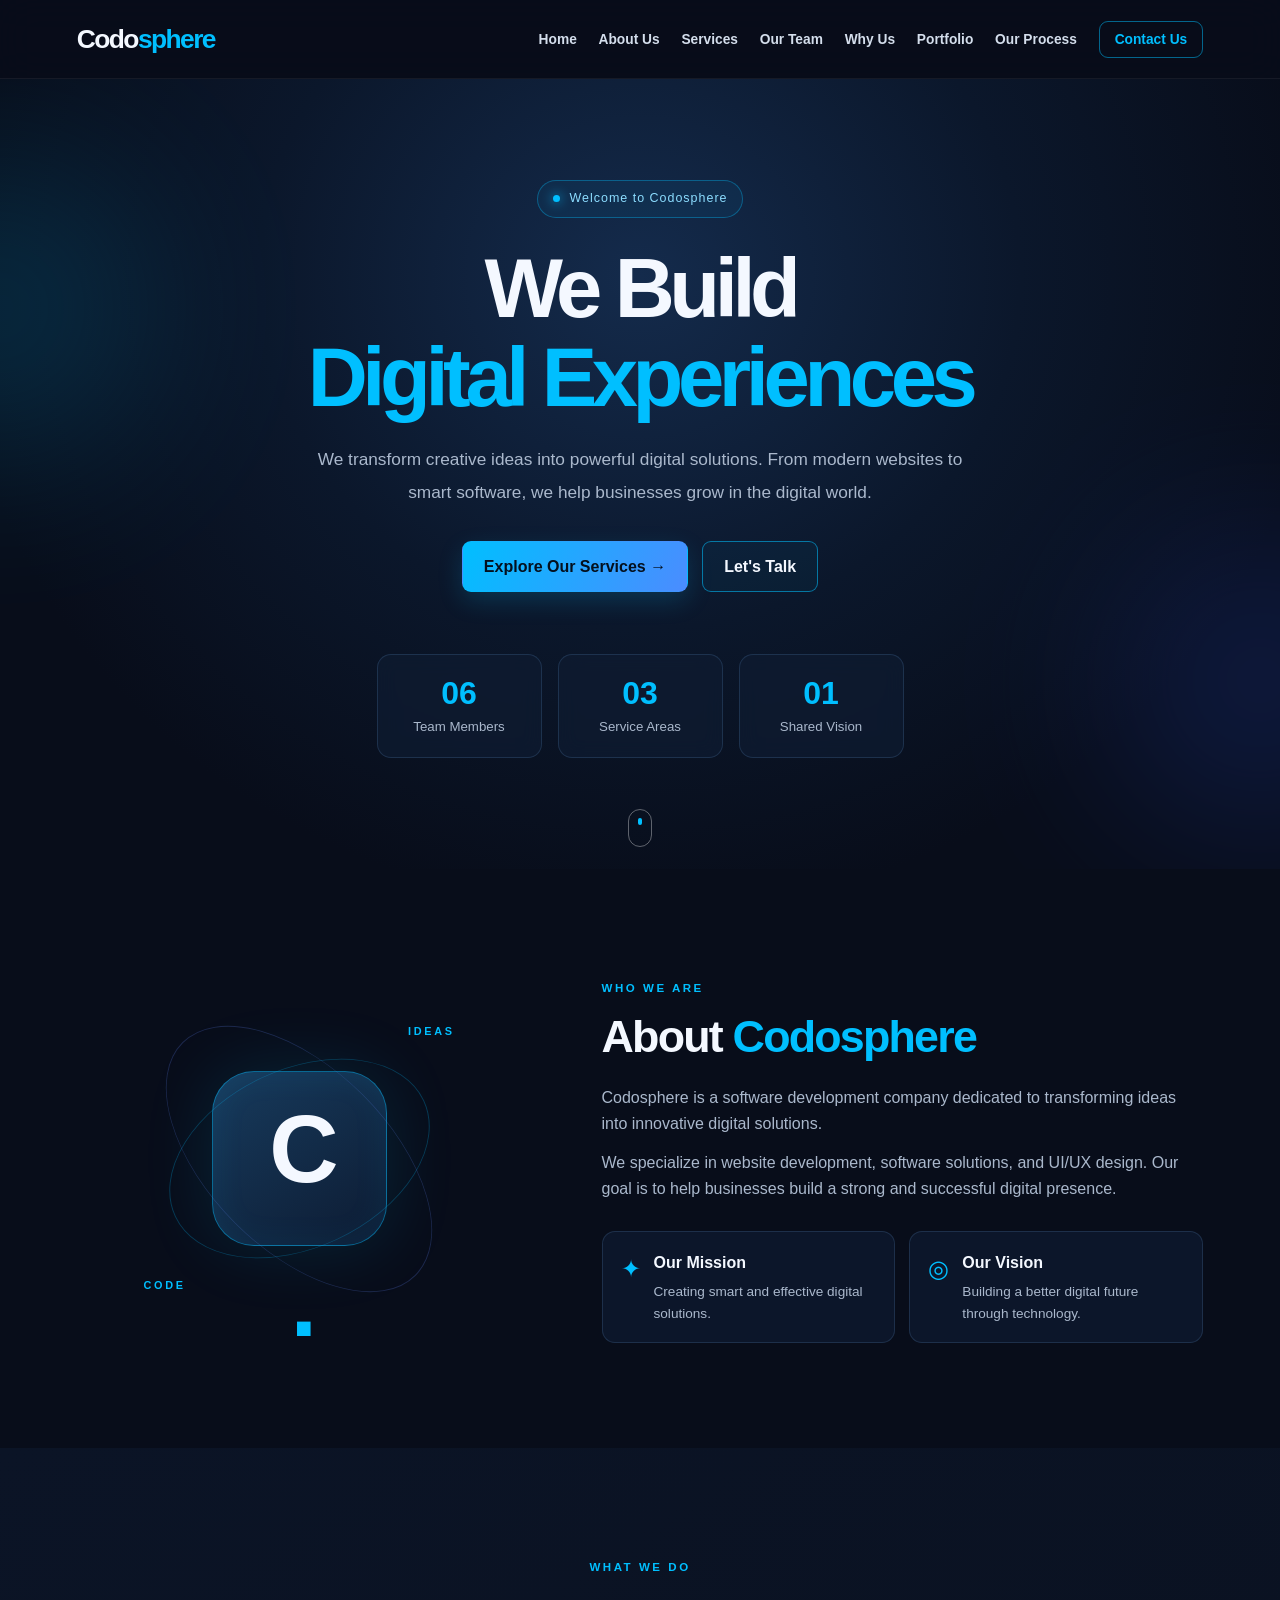
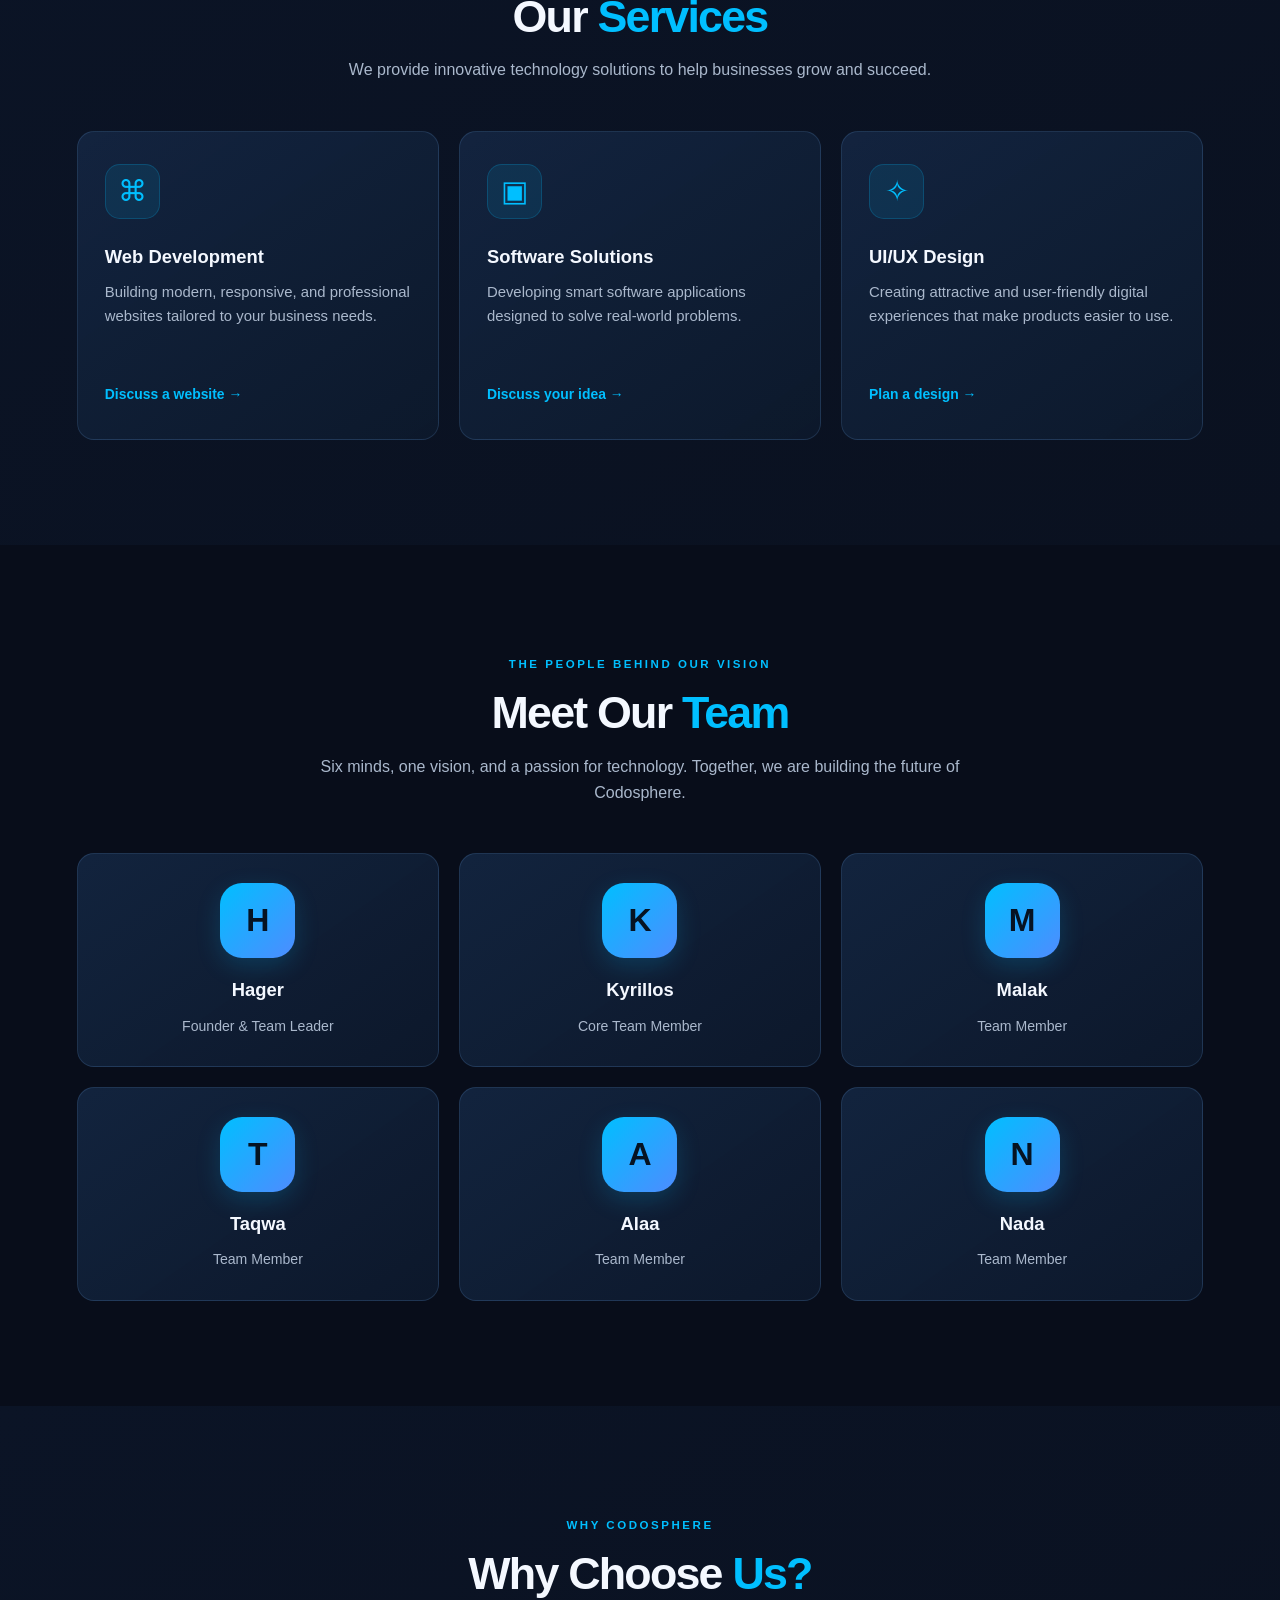
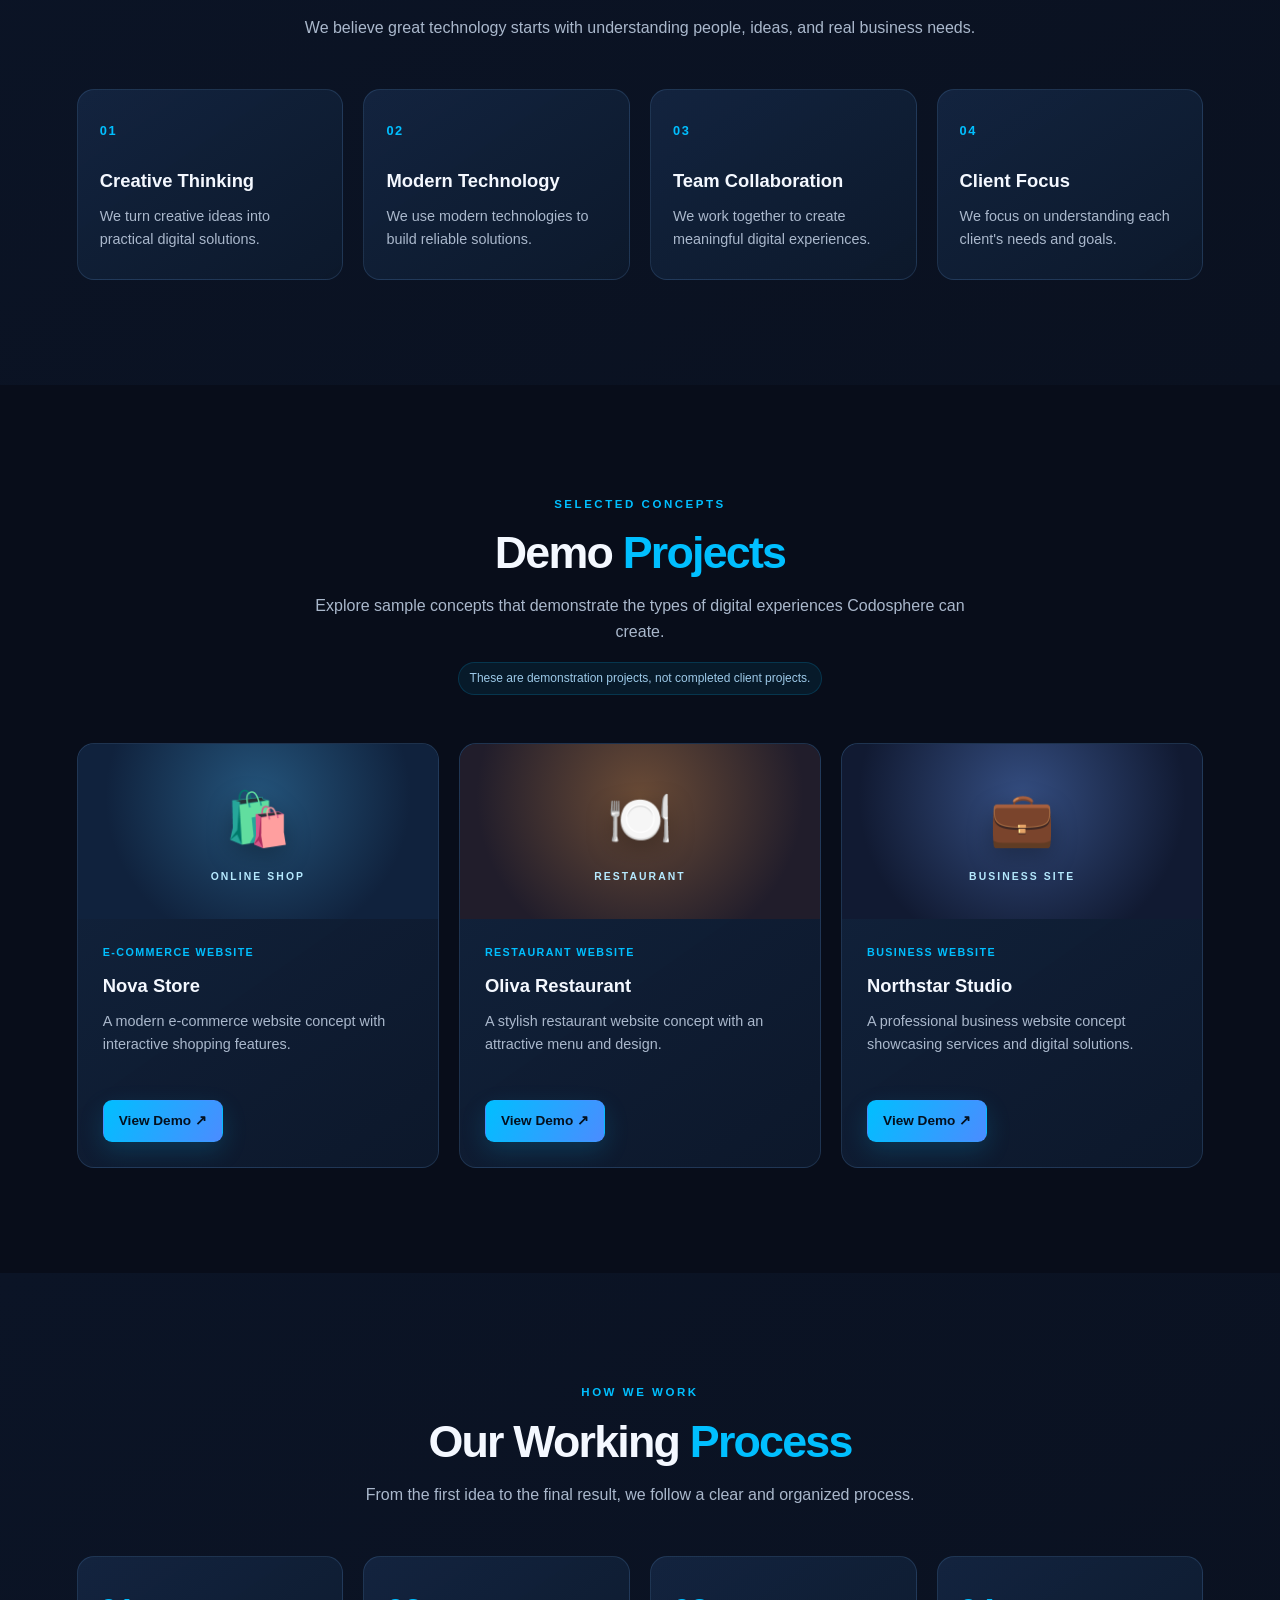
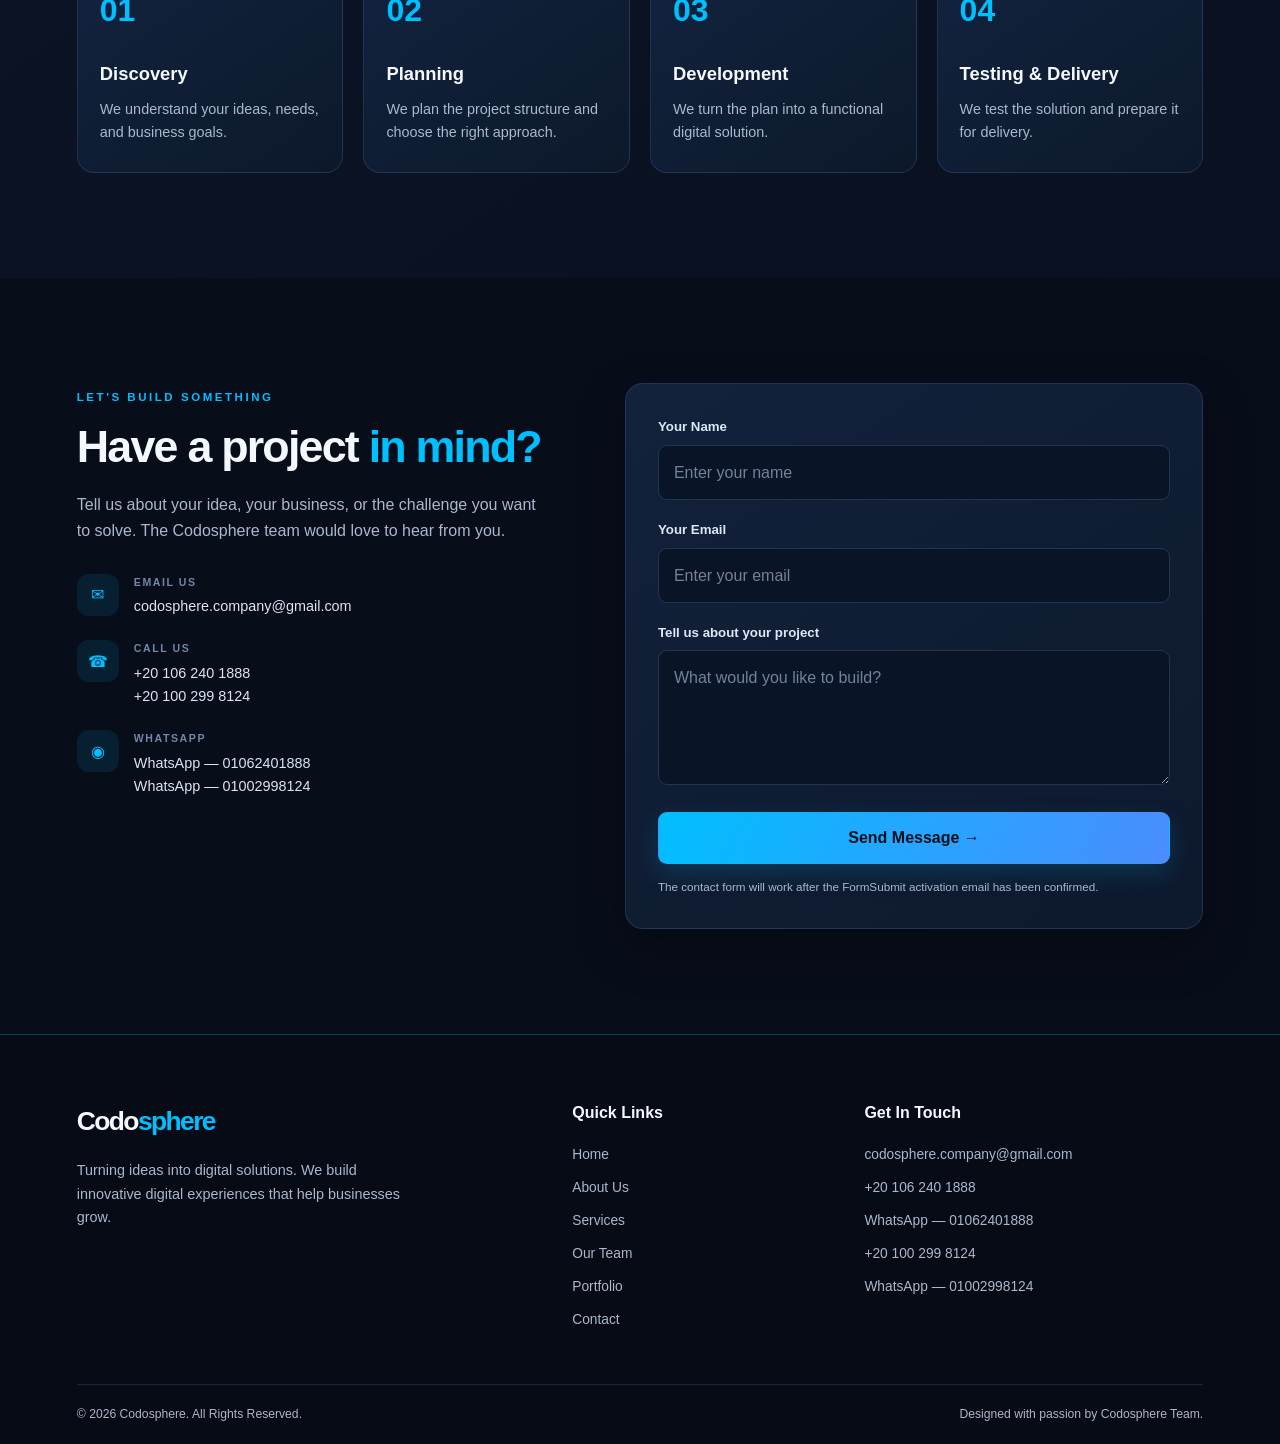
==== gogo.html @ 879d80f2 "Add files via upload" ====
<!DOCTYPE html>
<html lang="en">

<head>
    <meta charset="UTF-8">
    <meta name="viewport" content="width=device-width, initial-scale=1.0">
    <meta name="theme-color" content="#080d1a">

    <meta name="description" content="Codosphere creates modern websites, software solutions, and user-friendly digital experiences.">

    <title>Codosphere | Digital Solutions</title>

    <link rel="stylesheet" href="style.css">
</head>

<body>

    <!-- NAVIGATION -->

    <header class="site-header">

        <nav class="navbar">

            <a class="logo" href="#home">
                Codo<span>sphere</span>
            </a>

            <button class="menu-toggle" id="menuToggle" type="button" aria-label="Open navigation menu" aria-expanded="false">
                <span></span>
                <span></span>
                <span></span>
            </button>

            <ul class="nav-links" id="navLinks">

                <li><a href="#home">Home</a></li>
                <li><a href="#about">About Us</a></li>
                <li><a href="#services">Services</a></li>
                <li><a href="#team">Our Team</a></li>
                <li><a href="#why-us">Why Us</a></li>
                <li><a href="#portfolio">Portfolio</a></li>
                <li><a href="#process">Our Process</a></li>
                <li><a class="nav-contact" href="#contact">Contact Us</a></li>

            </ul>

        </nav>

    </header>


    <main>

        <!-- HOME SECTION -->

        <section id="home" class="hero section">

            <div class="hero-glow hero-glow-one"></div>
            <div class="hero-glow hero-glow-two"></div>

            <div class="hero-content">

                <span class="eyebrow hero-badge">
                    <span class="status-dot"></span>
                    Welcome to Codosphere
                </span>

                <h1>
                    We Build
                    <span>Digital Experiences</span>
                </h1>

                <p>
                    We transform creative ideas into powerful digital solutions.
                    From modern websites to smart software,
                    we help businesses grow in the digital world.
                </p>

                <div class="hero-actions">

                    <button class="btn btn-primary" id="startBtn" type="button">
                        Explore Our Services →
                    </button>

                    <a href="#contact" class="btn btn-outline">
                        Let's Talk
                    </a>

                </div>

                <div class="hero-stats">

                    <div class="stat-card">
                        <strong>06</strong>
                        <span>Team Members</span>
                    </div>

                    <div class="stat-card">
                        <strong>03</strong>
                        <span>Service Areas</span>
                    </div>

                    <div class="stat-card">
                        <strong>01</strong>
                        <span>Shared Vision</span>
                    </div>

                </div>

            </div>

            <a class="scroll-hint" href="#about" aria-label="Scroll to About Us">
                <span></span>
            </a>

        </section>


        <!-- ABOUT SECTION -->

        <section id="about" class="section section-space">

            <div class="about-layout">

                <div class="about-mark">

                    <div class="orbit orbit-one"></div>
                    <div class="orbit orbit-two"></div>

                    <div class="about-logo">
                        C<span>.</span>
                    </div>

                    <span class="orbit-label label-top">IDEAS</span>
                    <span class="orbit-label label-bottom">CODE</span>

                </div>

                <div class="about-content">

                    <span class="section-label">WHO WE ARE</span>

                    <h2>
                        About <span>Codosphere</span>
                    </h2>

                    <p>
                        Codosphere is a software development company
                        dedicated to transforming ideas into innovative
                        digital solutions.
                    </p>

                    <p>
                        We specialize in website development, software
                        solutions, and UI/UX design. Our goal is to help
                        businesses build a strong and successful
                        digital presence.
                    </p>

                    <div class="about-points">

                        <article class="info-card">

                            <span class="mini-icon">✦</span>

                            <div>
                                <h3>Our Mission</h3>
                                <p>
                                    Creating smart and effective
                                    digital solutions.
                                </p>
                            </div>

                        </article>

                        <article class="info-card">

                            <span class="mini-icon">◎</span>

                            <div>
                                <h3>Our Vision</h3>
                                <p>
                                    Building a better digital future
                                    through technology.
                                </p>
                            </div>

                        </article>

                    </div>

                </div>

            </div>

        </section>


        <!-- SERVICES SECTION -->

        <section id="services" class="section section-space section-alt">

            <div class="section-heading">

                <span class="section-label">WHAT WE DO</span>

                <h2>
                    Our <span>Services</span>
                </h2>

                <p>
                    We provide innovative technology solutions
                    to help businesses grow and succeed.
                </p>

            </div>

            <div class="services-grid">

                <article class="service-card">

                    <div class="card-icon">⌘</div>

                    <h3>Web Development</h3>

                    <p>
                        Building modern, responsive, and professional
                        websites tailored to your business needs.
                    </p>

                    <a href="#contact" class="text-link">
                        Discuss a website →
                    </a>

                </article>


                <article class="service-card">

                    <div class="card-icon">▣</div>

                    <h3>Software Solutions</h3>

                    <p>
                        Developing smart software applications
                        designed to solve real-world problems.
                    </p>

                    <a href="#contact" class="text-link">
                        Discuss your idea →
                    </a>

                </article>


                <article class="service-card">

                    <div class="card-icon">✧</div>

                    <h3>UI/UX Design</h3>

                    <p>
                        Creating attractive and user-friendly
                        digital experiences that make products
                        easier to use.
                    </p>

                    <a href="#contact" class="text-link">
                        Plan a design →
                    </a>

                </article>

            </div>

        </section>


        <!-- TEAM SECTION -->

        <section id="team" class="section section-space">

            <div class="section-heading">

                <span class="section-label">
                    THE PEOPLE BEHIND OUR VISION
                </span>

                <h2>
                    Meet Our <span>Team</span>
                </h2>

                <p>
                    Six minds, one vision, and a passion for technology.
                    Together, we are building the future of Codosphere.
                </p>

            </div>

            <div class="team-grid">

                <article class="team-card">
                    <div class="team-avatar">H</div>
                    <h3>Hager</h3>
                    <p>Founder &amp; Team Leader</p>
                </article>

                <article class="team-card">
                    <div class="team-avatar">K</div>
                    <h3>Kyrillos</h3>
                    <p>Core Team Member</p>
                </article>

                <article class="team-card">
                    <div class="team-avatar">M</div>
                    <h3>Malak</h3>
                    <p>Team Member</p>
                </article>

                <article class="team-card">
                    <div class="team-avatar">T</div>
                    <h3>Taqwa</h3>
                    <p>Team Member</p>
                </article>

                <article class="team-card">
                    <div class="team-avatar">A</div>
                    <h3>Alaa</h3>
                    <p>Team Member</p>
                </article>

                <article class="team-card">
                    <div class="team-avatar">N</div>
                    <h3>Nada</h3>
                    <p>Team Member</p>
                </article>

            </div>

        </section>


        <!-- WHY CHOOSE US -->

        <section id="why-us" class="section section-space section-alt">

            <div class="section-heading">

                <span class="section-label">WHY CODOSPHERE</span>

                <h2>
                    Why Choose <span>Us?</span>
                </h2>

                <p>
                    We believe great technology starts with understanding
                    people, ideas, and real business needs.
                </p>

            </div>

            <div class="why-grid">

                <article class="why-card">
                    <span>01</span>
                    <h3>Creative Thinking</h3>
                    <p>
                        We turn creative ideas into practical
                        digital solutions.
                    </p>
                </article>

                <article class="why-card">
                    <span>02</span>
                    <h3>Modern Technology</h3>
                    <p>
                        We use modern technologies to build
                        reliable solutions.
                    </p>
                </article>

                <article class="why-card">
                    <span>03</span>
                    <h3>Team Collaboration</h3>
                    <p>
                        We work together to create meaningful
                        digital experiences.
                    </p>
                </article>

                <article class="why-card">
                    <span>04</span>
                    <h3>Client Focus</h3>
                    <p>
                        We focus on understanding each client's
                        needs and goals.
                    </p>
                </article>

            </div>

        </section>


        <!-- PORTFOLIO SECTION -->

        <section id="portfolio" class="section section-space">

            <div class="section-heading">

                <span class="section-label">SELECTED CONCEPTS</span>

                <h2>
                    Demo <span>Projects</span>
                </h2>

                <p>
                    Explore sample concepts that demonstrate
                    the types of digital experiences Codosphere
                    can create.
                </p>

                <span class="demo-note">
                    These are demonstration projects,
                    not completed client projects.
                </span>

            </div>

            <div class="portfolio-grid">

                <!-- PROJECT ONE -->

                <article class="portfolio-card">

                    <div class="portfolio-visual visual-store">
                        <span>🛍️</span>
                        <small>ONLINE SHOP</small>
                    </div>

                    <div class="portfolio-body">

                        <span class="project-type">
                            E-COMMERCE WEBSITE
                        </span>

                        <h3>Nova Store</h3>

                        <p>
                            A modern e-commerce website concept
                            with interactive shopping features.
                        </p>

                        <a
                            class="btn btn-small btn-primary"
                            href="Codosphere_Demo_Projects/01-Ecommerce/index.html"
                            target="_blank"
                            rel="noopener">
                            View Demo ↗
                        </a>

                    </div>

                </article>


                <!-- PROJECT TWO -->

                <article class="portfolio-card">

                    <div class="portfolio-visual visual-food">
                        <span>🍽️</span>
                        <small>RESTAURANT</small>
                    </div>

                    <div class="portfolio-body">

                        <span class="project-type">
                            RESTAURANT WEBSITE
                        </span>

                        <h3>Oliva Restaurant</h3>

                        <p>
                            A stylish restaurant website concept
                            with an attractive menu and design.
                        </p>

                        <a
                            class="btn btn-small btn-primary"
                            href="Codosphere_Demo_Projects/02-Restaurant/index.html"
                            target="_blank"
                            rel="noopener">
                            View Demo ↗
                        </a>

                    </div>

                </article>


                <!-- PROJECT THREE -->

                <article class="portfolio-card">

                    <div class="portfolio-visual visual-business">
                        <span>💼</span>
                        <small>BUSINESS SITE</small>
                    </div>

                    <div class="portfolio-body">

                        <span class="project-type">
                            BUSINESS WEBSITE
                        </span>

                        <h3>Northstar Studio</h3>

                        <p>
                            A professional business website concept
                            showcasing services and digital solutions.
                        </p>

                        <a
                            class="btn btn-small btn-primary"
                            href="Codosphere_Demo_Projects/03-Business/index.html"
                            target="_blank"
                            rel="noopener">
                            View Demo ↗
                        </a>

                    </div>

                </article>

            </div>

        </section>


        <!-- OUR PROCESS -->

        <section id="process" class="section section-space section-alt">

            <div class="section-heading">

                <span class="section-label">HOW WE WORK</span>

                <h2>
                    Our Working <span>Process</span>
                </h2>

                <p>
                    From the first idea to the final result,
                    we follow a clear and organized process.
                </p>

            </div>

            <div class="process-grid">

                <article class="process-card">
                    <span>01</span>
                    <h3>Discovery</h3>
                    <p>
                        We understand your ideas, needs,
                        and business goals.
                    </p>
                </article>

                <article class="process-card">
                    <span>02</span>
                    <h3>Planning</h3>
                    <p>
                        We plan the project structure and
                        choose the right approach.
                    </p>
                </article>

                <article class="process-card">
                    <span>03</span>
                    <h3>Development</h3>
                    <p>
                        We turn the plan into a functional
                        digital solution.
                    </p>
                </article>

                <article class="process-card">
                    <span>04</span>
                    <h3>Testing &amp; Delivery</h3>
                    <p>
                        We test the solution and prepare
                        it for delivery.
                    </p>
                </article>

            </div>

        </section>


        <!-- CONTACT SECTION -->

        <section id="contact" class="section section-space">

            <div class="contact-layout">

                <div class="contact-copy">

                    <span class="section-label">
                        LET'S BUILD SOMETHING
                    </span>

                    <h2>
                        Have a project <span>in mind?</span>
                    </h2>

                    <p>
                        Tell us about your idea, your business,
                        or the challenge you want to solve.
                        The Codosphere team would love to hear from you.
                    </p>

                    <div class="contact-detail">

                        <span>✉</span>

                        <div>
                            <small>EMAIL US</small>

                            <a href="mailto:codosphere.company@gmail.com">
                                codosphere.company@gmail.com
                            </a>
                        </div>

                    </div>


                    <div class="contact-detail">

                        <span>☎</span>

                        <div>
                            <small>CALL US</small>

                            <a href="tel:+201062401888">
                                +20 106 240 1888
                            </a>

                            <a href="tel:+201002998124">
                                +20 100 299 8124
                            </a>
                        </div>

                    </div>


                    <div class="contact-detail">

                        <span>◉</span>

                        <div>
                            <small>WHATSAPP</small>

                            <a href="https://wa.me/201062401888" target="_blank" rel="noopener">
                                WhatsApp — 01062401888
                            </a>

                            <a href="https://wa.me/201002998124" target="_blank" rel="noopener">
                                WhatsApp — 01002998124
                            </a>
                        </div>

                    </div>

                </div>


                <form
                    class="contact-form"
                    action="https://formsubmit.co/codosphere.company@gmail.com"
                    method="POST">

                    <input
                        type="hidden"
                        name="_subject"
                        value="New Message - Codosphere">

                    <input
                        type="hidden"
                        name="_template"
                        value="table">

                    <label for="contactName">Your Name</label>

                    <input
                        id="contactName"
                        type="text"
                        name="name"
                        placeholder="Enter your name"
                        required>

                    <label for="contactEmail">Your Email</label>

                    <input
                        id="contactEmail"
                        type="email"
                        name="email"
                        placeholder="Enter your email"
                        required>

                    <label for="contactMessage">
                        Tell us about your project
                    </label>

                    <textarea
                        id="contactMessage"
                        name="message"
                        placeholder="What would you like to build?"
                        required></textarea>

                    <button class="btn btn-primary form-submit" type="submit">
                        Send Message →
                    </button>

                    <p class="form-note">
                        The contact form will work after the
                        FormSubmit activation email has been confirmed.
                    </p>

                </form>

            </div>

        </section>

    </main>


    <!-- FOOTER -->

    <footer class="site-footer">

        <div class="footer-grid">

            <div class="footer-about">

                <a class="logo" href="#home">
                    Codo<span>sphere</span>
                </a>

                <p>
                    Turning ideas into digital solutions.
                    We build innovative digital experiences
                    that help businesses grow.
                </p>

            </div>


            <div class="footer-links">

                <h3>Quick Links</h3>

                <a href="#home">Home</a>
                <a href="#about">About Us</a>
                <a href="#services">Services</a>
                <a href="#team">Our Team</a>
                <a href="#portfolio">Portfolio</a>
                <a href="#contact">Contact</a>

            </div>


            <div class="footer-contact">

                <h3>Get In Touch</h3>

                <a href="mailto:codosphere.company@gmail.com">
                    codosphere.company@gmail.com
                </a>

                <a href="tel:+201062401888">
                    +20 106 240 1888
                </a>

                <a href="https://wa.me/201062401888" target="_blank" rel="noopener">
                    WhatsApp — 01062401888
                </a>

                <a href="tel:+201002998124">
                    +20 100 299 8124
                </a>

                <a href="https://wa.me/201002998124" target="_blank" rel="noopener">
                    WhatsApp — 01002998124
                </a>

            </div>

        </div>


        <div class="footer-bottom">

            <p>
                © <span id="currentYear">2026</span>
                Codosphere. All Rights Reserved.
            </p>

            <p>
                Designed with passion by Codosphere Team.
            </p>

        </div>

    </footer>


    <!-- BACK TO TOP -->

    <button
        id="backToTop"
        class="back-to-top"
        type="button"
        aria-label="Back to top">
        ↑
    </button>


    <script src="script.js"></script>

</body>
</html>
---- style.css ----
/* Codosphere — Responsive Website Design */

:root {
    --bg: #080d1a;
    --bg-soft: #0b1426;
    --panel: #101d33;
    --panel-light: #142642;
    --cyan: #00bfff;
    --blue: #1677ff;
    --text: #f4f8ff;
    --muted: #aab8cc;
    --line: rgba(107, 160, 220, .18);
    --shadow: 0 18px 50px rgba(0, 0, 0, .28);
}

* {
    margin: 0;
    padding: 0;
    box-sizing: border-box;
}

html {
    scroll-behavior: smooth;
    scroll-padding-top: 90px;
}

body {
    font-family: Arial, Helvetica, sans-serif;
    background: var(--bg);
    color: var(--text);
    line-height: 1.6;
    overflow-x: hidden;
}

a {
    color: inherit;
}

button,
input,
textarea {
    font: inherit;
}

.section {
    position: relative;
}

.section-space {
    padding: 105px 6%;
}

.section-alt {
    background: linear-gradient(145deg, #0b1426, #0a1120);
}

.section-label {
    display: inline-block;
    color: var(--cyan);
    font-size: .72rem;
    font-weight: 800;
    letter-spacing: .22em;
    margin-bottom: 14px;
}

h2 {
    font-size: clamp(2rem, 4vw, 2.8rem);
    line-height: 1.15;
    letter-spacing: -.04em;
}

h2 span {
    color: var(--cyan);
}

p {
    color: var(--muted);
}


/* NAVIGATION */

.site-header {
    position: sticky;
    top: 0;
    z-index: 1000;
    background: rgba(8, 13, 26, .88);
    border-bottom: 1px solid rgba(255,255,255,.06);
    backdrop-filter: blur(18px);
}

.navbar {
    min-height: 78px;
    padding: 0 6%;
    display: flex;
    align-items: center;
    justify-content: space-between;
    gap: 30px;
}

.logo {
    color: var(--text);
    text-decoration: none;
    font-size: 1.65rem;
    font-weight: 800;
    letter-spacing: -.06em;
    white-space: nowrap;
}

.logo span {
    color: var(--cyan);
}

.nav-links {
    display: flex;
    align-items: center;
    gap: clamp(12px, 1.7vw, 23px);
    list-style: none;
}

.nav-links a {
    color: #d4deec;
    text-decoration: none;
    font-size: .86rem;
    font-weight: 600;
    transition: color .25s ease;
}

.nav-links a:hover,
.nav-links a:focus-visible {
    color: var(--cyan);
}

.nav-links .nav-contact {
    color: var(--cyan);
    border: 1px solid rgba(0,191,255,.5);
    padding: 10px 15px;
    border-radius: 9px;
}

.menu-toggle {
    display: none;
    background: transparent;
    border: 1px solid var(--line);
    border-radius: 9px;
    padding: 9px;
    cursor: pointer;
}

.menu-toggle span {
    display: block;
    width: 23px;
    height: 2px;
    background: var(--text);
    margin: 5px;
    transition: .25s;
}


/* BUTTONS */

.btn {
    display: inline-flex;
    align-items: center;
    justify-content: center;
    gap: 12px;
    min-height: 48px;
    padding: 12px 21px;
    border-radius: 9px;
    text-decoration: none;
    border: 1px solid transparent;
    font-weight: 700;
    cursor: pointer;
    transition: transform .25s, box-shadow .25s, background .25s, color .25s;
}

.btn:hover {
    transform: translateY(-3px);
}

.btn-primary {
    color: #04101e;
    background: linear-gradient(120deg, var(--cyan), #4b8cff);
    box-shadow: 0 9px 25px rgba(0,191,255,.17);
}

.btn-primary:hover {
    box-shadow: 0 13px 30px rgba(0,191,255,.3);
}

.btn-outline {
    color: var(--text);
    border-color: rgba(0,191,255,.55);
    background: rgba(0,191,255,.04);
}

.btn-outline:hover {
    color: var(--cyan);
    background: rgba(0,191,255,.1);
}

.btn-small {
    min-height: 40px;
    padding: 9px 15px;
    font-size: .85rem;
}


/* HERO SECTION */

.hero {
    min-height: min(790px, calc(100vh - 78px));
    display: grid;
    place-items: center;
    text-align: center;
    overflow: hidden;
    background: radial-gradient(
        ellipse at 50% 25%,
        #142b4c 0%,
        #0b172b 42%,
        var(--bg) 76%
    );
}

.hero-content {
    position: relative;
    z-index: 2;
    padding: 90px 6% 100px;
}

.hero-badge {
    display: inline-flex;
    align-items: center;
    gap: 10px;
    padding: 8px 15px;
    border: 1px solid rgba(0,191,255,.35);
    border-radius: 30px;
    color: #8cddff;
    background: rgba(0,191,255,.06);
    font-size: .78rem;
    letter-spacing: .08em;
    margin-bottom: 26px;
}

.status-dot {
    width: 7px;
    height: 7px;
    background: var(--cyan);
    border-radius: 50%;
    box-shadow: 0 0 12px var(--cyan);
}

.hero h1 {
    max-width: 900px;
    margin: 0 auto 20px;
    font-size: clamp(2.7rem, 7vw, 5.2rem);
    line-height: 1.08;
    letter-spacing: -.065em;
}

.hero h1 span {
    display: block;
    color: var(--cyan);
}

.hero-content > p {
    max-width: 680px;
    margin: 0 auto;
    font-size: 1.08rem;
    line-height: 1.9;
}

.hero-actions {
    display: flex;
    justify-content: center;
    flex-wrap: wrap;
    gap: 14px;
    margin-top: 32px;
}

.hero-stats {
    display: flex;
    justify-content: center;
    flex-wrap: wrap;
    gap: 16px;
    margin-top: 62px;
}

.stat-card {
    min-width: 165px;
    padding: 19px 27px;
    border: 1px solid var(--line);
    border-radius: 14px;
    background: rgba(16,29,51,.68);
    backdrop-filter: blur(10px);
    transition: .3s;
}

.stat-card:hover {
    transform: translateY(-7px);
    border-color: rgba(0,191,255,.6);
    box-shadow: 0 12px 30px rgba(0,191,255,.1);
}

.stat-card strong {
    display: block;
    color: var(--cyan);
    font-size: 2rem;
    line-height: 1.2;
}

.stat-card span {
    color: var(--muted);
    font-size: .83rem;
}

.hero-glow {
    position: absolute;
    width: 300px;
    height: 300px;
    border-radius: 50%;
    filter: blur(90px);
    opacity: .16;
    pointer-events: none;
}

.hero-glow-one {
    background: #00bfff;
    top: 10%;
    left: -150px;
}

.hero-glow-two {
    background: #315dff;
    right: -130px;
    bottom: 5%;
}

.scroll-hint {
    position: absolute;
    bottom: 22px;
    left: 50%;
    width: 24px;
    height: 38px;
    border: 1px solid rgba(255,255,255,.35);
    border-radius: 20px;
    transform: translateX(-50%);
}

.scroll-hint span {
    position: absolute;
    top: 8px;
    left: 50%;
    width: 4px;
    height: 7px;
    border-radius: 5px;
    background: var(--cyan);
    transform: translateX(-50%);
    animation: scrollDown 1.5s infinite;
}

@keyframes scrollDown {
    0% {
        opacity: 0;
        transform: translate(-50%,0);
    }

    40% {
        opacity: 1;
    }

    100% {
        opacity: 0;
        transform: translate(-50%,12px);
    }
}


/* ABOUT SECTION */

.about-layout {
    display: grid;
    grid-template-columns: .85fr 1.15fr;
    align-items: center;
    gap: 80px;
}

.about-content h2 {
    margin-bottom: 22px;
}

.about-content > p {
    max-width: 650px;
    margin-bottom: 14px;
}

.about-mark {
    position: relative;
    min-height: 340px;
    display: grid;
    place-items: center;
}

.about-logo {
    width: 175px;
    height: 175px;
    display: grid;
    place-items: center;
    border-radius: 42px;
    background: linear-gradient(145deg, #173b5d, #0d1b32);
    border: 1px solid rgba(0,191,255,.45);
    box-shadow: 0 0 70px rgba(0,191,255,.13),
                inset 0 0 35px rgba(0,191,255,.08);
    font-size: 6rem;
    font-weight: 900;
    letter-spacing: -.1em;
}

.about-logo span {
    color: var(--cyan);
}

.orbit {
    position: absolute;
    width: 275px;
    height: 275px;
    border: 1px solid rgba(0,191,255,.25);
    border-radius: 50%;
    transform: rotate(-25deg) scaleY(.65);
}

.orbit-two {
    width: 330px;
    height: 330px;
    transform: rotate(45deg) scaleY(.55);
    border-color: rgba(99,139,255,.22);
}

.orbit-label {
    position: absolute;
    color: var(--cyan);
    font-size: .68rem;
    font-weight: 800;
    letter-spacing: .25em;
}

.label-top {
    top: 34px;
    right: 15%;
}

.label-bottom {
    bottom: 34px;
    left: 15%;
}

.about-points {
    display: grid;
    grid-template-columns: 1fr 1fr;
    gap: 14px;
    margin-top: 30px;
}

.info-card {
    display: flex;
    align-items: flex-start;
    gap: 13px;
    padding: 18px;
    border: 1px solid var(--line);
    border-radius: 13px;
    background: rgba(16,29,51,.65);
}

.info-card h3 {
    color: var(--text);
    font-size: 1rem;
    margin-bottom: 5px;
}

.info-card p {
    font-size: .85rem;
    line-height: 1.6;
}

.mini-icon {
    color: var(--cyan);
    font-size: 1.5rem;
}


/* SECTION HEADINGS */

.section-heading {
    max-width: 690px;
    text-align: center;
    margin: 0 auto 48px;
}

.section-heading h2 {
    margin-bottom: 15px;
}

.section-heading > p {
    font-size: 1rem;
}


/* SERVICES */

.services-grid,
.team-grid,
.why-grid,
.portfolio-grid,
.process-grid {
    display: grid;
    gap: 20px;
}

.services-grid {
    grid-template-columns: repeat(3, 1fr);
}

.service-card,
.team-card,
.why-card,
.portfolio-card,
.process-card {
    border: 1px solid var(--line);
    border-radius: 17px;
    background: linear-gradient(
        145deg,
        rgba(20,38,66,.9),
        rgba(13,25,44,.95)
    );
    transition: transform .3s, border-color .3s, box-shadow .3s;
}

.service-card:hover,
.team-card:hover,
.why-card:hover,
.portfolio-card:hover,
.process-card:hover {
    transform: translateY(-8px);
    border-color: rgba(0,191,255,.55);
    box-shadow: var(--shadow), 0 10px 35px rgba(0,191,255,.08);
}

.service-card {
    padding: 32px 27px;
}

.card-icon {
    width: 55px;
    height: 55px;
    display: grid;
    place-items: center;
    border-radius: 15px;
    margin-bottom: 23px;
    color: var(--cyan);
    background: rgba(0,191,255,.1);
    border: 1px solid rgba(0,191,255,.2);
    font-size: 1.8rem;
}

.service-card h3,
.team-card h3,
.why-card h3,
.portfolio-card h3,
.process-card h3 {
    color: var(--text);
    margin-bottom: 10px;
    font-size: 1.15rem;
}

.service-card p {
    min-height: 82px;
    font-size: .93rem;
}

.text-link {
    display: inline-block;
    margin-top: 20px;
    color: var(--cyan);
    font-weight: 700;
    font-size: .87rem;
    text-decoration: none;
}


/* TEAM */

.team-grid {
    grid-template-columns: repeat(3, 1fr);
}

.team-card {
    text-align: center;
    padding: 29px 18px;
}

.team-avatar {
    width: 75px;
    height: 75px;
    display: grid;
    place-items: center;
    margin: 0 auto 17px;
    border-radius: 22px;
    color: #061322;
    background: linear-gradient(135deg, var(--cyan), #4e8cff);
    font-size: 2rem;
    font-weight: 800;
    box-shadow: 0 8px 25px rgba(0,191,255,.18);
}

.team-card p {
    font-size: .88rem;
}


/* WHY US */

.why-grid {
    grid-template-columns: repeat(4, 1fr);
}

.why-card {
    padding: 27px 22px;
}

.why-card > span {
    display: inline-block;
    color: var(--cyan);
    font-size: .8rem;
    font-weight: 800;
    letter-spacing: .12em;
    margin-bottom: 25px;
}

.why-card p {
    font-size: .9rem;
}


/* PORTFOLIO */

.demo-note {
    display: inline-block;
    margin-top: 17px;
    padding: 6px 11px;
    border-radius: 20px;
    color: #9dc9e8;
    background: rgba(0,191,255,.07);
    border: 1px solid rgba(0,191,255,.17);
    font-size: .75rem;
}

.portfolio-grid {
    grid-template-columns: repeat(3, 1fr);
}

.portfolio-card {
    overflow: hidden;
}

.portfolio-visual {
    min-height: 175px;
    display: flex;
    flex-direction: column;
    justify-content: center;
    align-items: center;
    gap: 8px;
    background: radial-gradient(circle at 50% 30%, #24547b, #10223d 70%);
}

.portfolio-visual > span {
    font-size: 3.3rem;
    filter: drop-shadow(0 8px 12px rgba(0,0,0,.3));
}

.portfolio-visual small {
    color: #b6eaff;
    font-size: .65rem;
    letter-spacing: .2em;
    font-weight: 800;
}

.visual-food {
    background: radial-gradient(circle at 50% 30%, #6a4b36, #211d2b 75%);
}

.visual-business {
    background: radial-gradient(circle at 50% 30%, #344d80, #111a32 75%);
}

.portfolio-body {
    padding: 25px;
}

.project-type {
    display: block;
    color: var(--cyan);
    font-size: .67rem;
    font-weight: 800;
    letter-spacing: .13em;
    margin-bottom: 10px;
}

.portfolio-body p {
    min-height: 72px;
    font-size: .9rem;
    margin-bottom: 18px;
}


/* PROCESS */

.process-grid {
    grid-template-columns: repeat(4, 1fr);
}

.process-card {
    padding: 28px 22px;
}

.process-card > span {
    display: inline-block;
    color: var(--cyan);
    font-size: 2rem;
    font-weight: 800;
    margin-bottom: 23px;
}

.process-card p {
    font-size: .9rem;
}


/* CONTACT */

.contact-layout {
    display: grid;
    grid-template-columns: .9fr 1.1fr;
    gap: 75px;
    align-items: start;
}

.contact-copy h2 {
    margin-bottom: 20px;
}

.contact-copy > p {
    max-width: 480px;
    margin-bottom: 30px;
}

.contact-detail {
    display: flex;
    align-items: flex-start;
    gap: 15px;
    margin-top: 22px;
}

.contact-detail > span {
    width: 42px;
    height: 42px;
    flex: 0 0 42px;
    display: grid;
    place-items: center;
    color: var(--cyan);
    border-radius: 12px;
    background: rgba(0,191,255,.1);
}

.contact-detail small {
    display: block;
    color: #7188a6;
    font-size: .66rem;
    font-weight: 800;
    letter-spacing: .15em;
    margin-bottom: 5px;
}

.contact-detail a {
    display: block;
    color: #d8e5f5;
    text-decoration: none;
    font-size: .9rem;
    overflow-wrap: anywhere;
}

.contact-detail a:hover {
    color: var(--cyan);
}

.contact-form {
    padding: 32px;
    border: 1px solid var(--line);
    border-radius: 18px;
    background: linear-gradient(145deg, #12223b, #0d192d);
    box-shadow: var(--shadow);
}

.contact-form label {
    display: block;
    color: #dce8f6;
    font-size: .83rem;
    font-weight: 700;
    margin: 0 0 7px;
}

.contact-form input,
.contact-form textarea {
    width: 100%;
    padding: 14px 15px;
    margin-bottom: 19px;
    color: var(--text);
    background: #091426;
    border: 1px solid rgba(128,166,210,.22);
    border-radius: 9px;
    outline: none;
    transition: border-color .2s, box-shadow .2s;
}

.contact-form input:focus,
.contact-form textarea:focus {
    border-color: var(--cyan);
    box-shadow: 0 0 0 3px rgba(0,191,255,.1);
}

.contact-form input::placeholder,
.contact-form textarea::placeholder {
    color: #71829b;
}

.contact-form textarea {
    min-height: 135px;
    resize: vertical;
}

.form-submit {
    width: 100%;
}

.form-note {
    margin-top: 14px;
    font-size: .73rem;
    line-height: 1.6;
}


/* FOOTER */

.site-footer {
    padding: 65px 6% 20px;
    background: #060b15;
    border-top: 1px solid rgba(0,191,255,.3);
}

.footer-grid {
    display: grid;
    grid-template-columns: 1.3fr .7fr 1fr;
    gap: 55px;
    padding-bottom: 42px;
}

.footer-about p {
    max-width: 330px;
    margin-top: 17px;
    font-size: .9rem;
}

.footer-grid h3 {
    color: var(--text);
    font-size: 1rem;
    margin-bottom: 18px;
}

.footer-links a,
.footer-contact a {
    display: block;
    width: fit-content;
    max-width: 100%;
    margin-bottom: 11px;
    color: var(--muted);
    text-decoration: none;
    font-size: .86rem;
    overflow-wrap: anywhere;
    transition: color .2s, transform .2s;
}

.footer-links a:hover,
.footer-contact a:hover {
    color: var(--cyan);
    transform: translateX(3px);
}

.footer-bottom {
    display: flex;
    justify-content: space-between;
    gap: 15px;
    padding-top: 20px;
    border-top: 1px solid var(--line);
}

.footer-bottom p {
    font-size: .76rem;
}


/* BACK TO TOP */

.back-to-top {
    position: fixed;
    right: 22px;
    bottom: 22px;
    z-index: 900;
    width: 46px;
    height: 46px;
    display: grid;
    place-items: center;
    border: 1px solid rgba(0,191,255,.45);
    border-radius: 14px;
    color: #04101e;
    background: var(--cyan);
    font-size: 1.35rem;
    font-weight: 800;
    cursor: pointer;
    opacity: 0;
    visibility: hidden;
    transform: translateY(12px);
    transition: .25s;
    box-shadow: 0 8px 25px rgba(0,191,255,.2);
}

.back-to-top.visible {
    opacity: 1;
    visibility: visible;
    transform: translateY(0);
}


/* ANIMATIONS */

.reveal {
    opacity: 0;
    transform: translateY(22px);
    transition: opacity .7s ease, transform .7s ease;
}

.reveal.is-visible {
    opacity: 1;
    transform: translateY(0);
}


/* RESPONSIVE DESIGN */

@media (max-width: 1000px) {

    .nav-links {
        gap: 12px;
    }

    .nav-links a {
        font-size: .78rem;
    }

    .about-layout {
        gap: 35px;
    }

    .why-grid {
        grid-template-columns: repeat(2, 1fr);
    }

    .process-grid {
        grid-template-columns: repeat(2, 1fr);
    }

}


@media (max-width: 780px) {

    .section-space {
        padding: 75px 6%;
    }

    .navbar {
        min-height: 70px;
    }

    .menu-toggle {
        display: block;
    }

    .nav-links {
        position: absolute;
        top: 70px;
        left: 0;
        right: 0;
        display: flex;
        flex-direction: column;
        align-items: stretch;
        gap: 0;
        padding: 10px 22px 20px;
        background: rgba(8,13,26,.98);
        border-bottom: 1px solid var(--line);
        opacity: 0;
        visibility: hidden;
        transform: translateY(-8px);
        transition: .25s;
    }

    .nav-links.open {
        opacity: 1;
        visibility: visible;
        transform: translateY(0);
    }

    .nav-links li {
        border-bottom: 1px solid rgba(255,255,255,.05);
    }

    .nav-links a {
        display: block;
        padding: 12px 5px;
        font-size: .92rem;
    }

    .nav-links .nav-contact {
        border: 0;
        padding: 12px 5px;
    }

    .hero {
        min-height: auto;
    }

    .hero-content {
        padding: 85px 6% 80px;
    }

    .hero-content > p {
        font-size: .98rem;
    }

    .hero-stats {
        gap: 10px;
        margin-top: 45px;
    }

    .stat-card {
        min-width: 0;
        flex: 1 1 28%;
        padding: 15px 10px;
    }

    .stat-card strong {
        font-size: 1.65rem;
    }

    .stat-card span {
        font-size: .72rem;
    }

    .about-layout,
    .contact-layout {
        grid-template-columns: 1fr;
        gap: 35px;
    }

    .about-mark {
        min-height: 250px;
        order: 2;
    }

    .about-content {
        order: 1;
    }

    .about-logo {
        width: 135px;
        height: 135px;
        font-size: 4.8rem;
    }

    .orbit {
        width: 220px;
        height: 220px;
    }

    .orbit-two {
        width: 260px;
        height: 260px;
    }

    .services-grid,
    .team-grid,
    .portfolio-grid {
        grid-template-columns: repeat(2, 1fr);
    }

    .contact-form {
        padding: 24px;
    }

    .footer-grid {
        grid-template-columns: 1fr 1fr;
        gap: 35px;
    }

    .footer-about {
        grid-column: 1 / -1;
    }

}


@media (max-width: 520px) {

    .section-space {
        padding: 65px 6%;
    }

    .hero h1 {
        font-size: clamp(2.45rem, 12vw, 3.4rem);
    }

    .hero-badge {
        font-size: .68rem;
    }

    .hero-actions {
        flex-direction: column;
        align-items: stretch;
        max-width: 290px;
        margin-inline: auto;
    }

    .hero-stats {
        gap: 8px;
    }

    .stat-card {
        flex-basis: 30%;
        padding: 13px 5px;
    }

    .stat-card strong {
        font-size: 1.4rem;
    }

    .stat-card span {
        font-size: .65rem;
    }

    .about-points,
    .services-grid,
    .team-grid,
    .why-grid,
    .portfolio-grid,
    .process-grid {
        grid-template-columns: 1fr;
    }

    .service-card p,
    .portfolio-body p {
        min-height: 0;
    }

    .team-card {
        padding: 25px 18px;
    }

    .footer-grid {
        grid-template-columns: 1fr;
        gap: 28px;
    }

    .footer-about {
        grid-column: auto;
    }

    .footer-bottom {
        flex-direction: column;
        text-align: center;
    }

    .back-to-top {
        right: 14px;
        bottom: 14px;
    }

}


@media (prefers-reduced-motion: reduce) {

    *,
    *::before,
    *::after {
        scroll-behavior: auto !important;
        animation-duration: .01ms !important;
        animation-iteration-count: 1 !important;
        transition-duration: .01ms !important;
    }

    .reveal {
        opacity: 1;
        transform: none;
    }

}
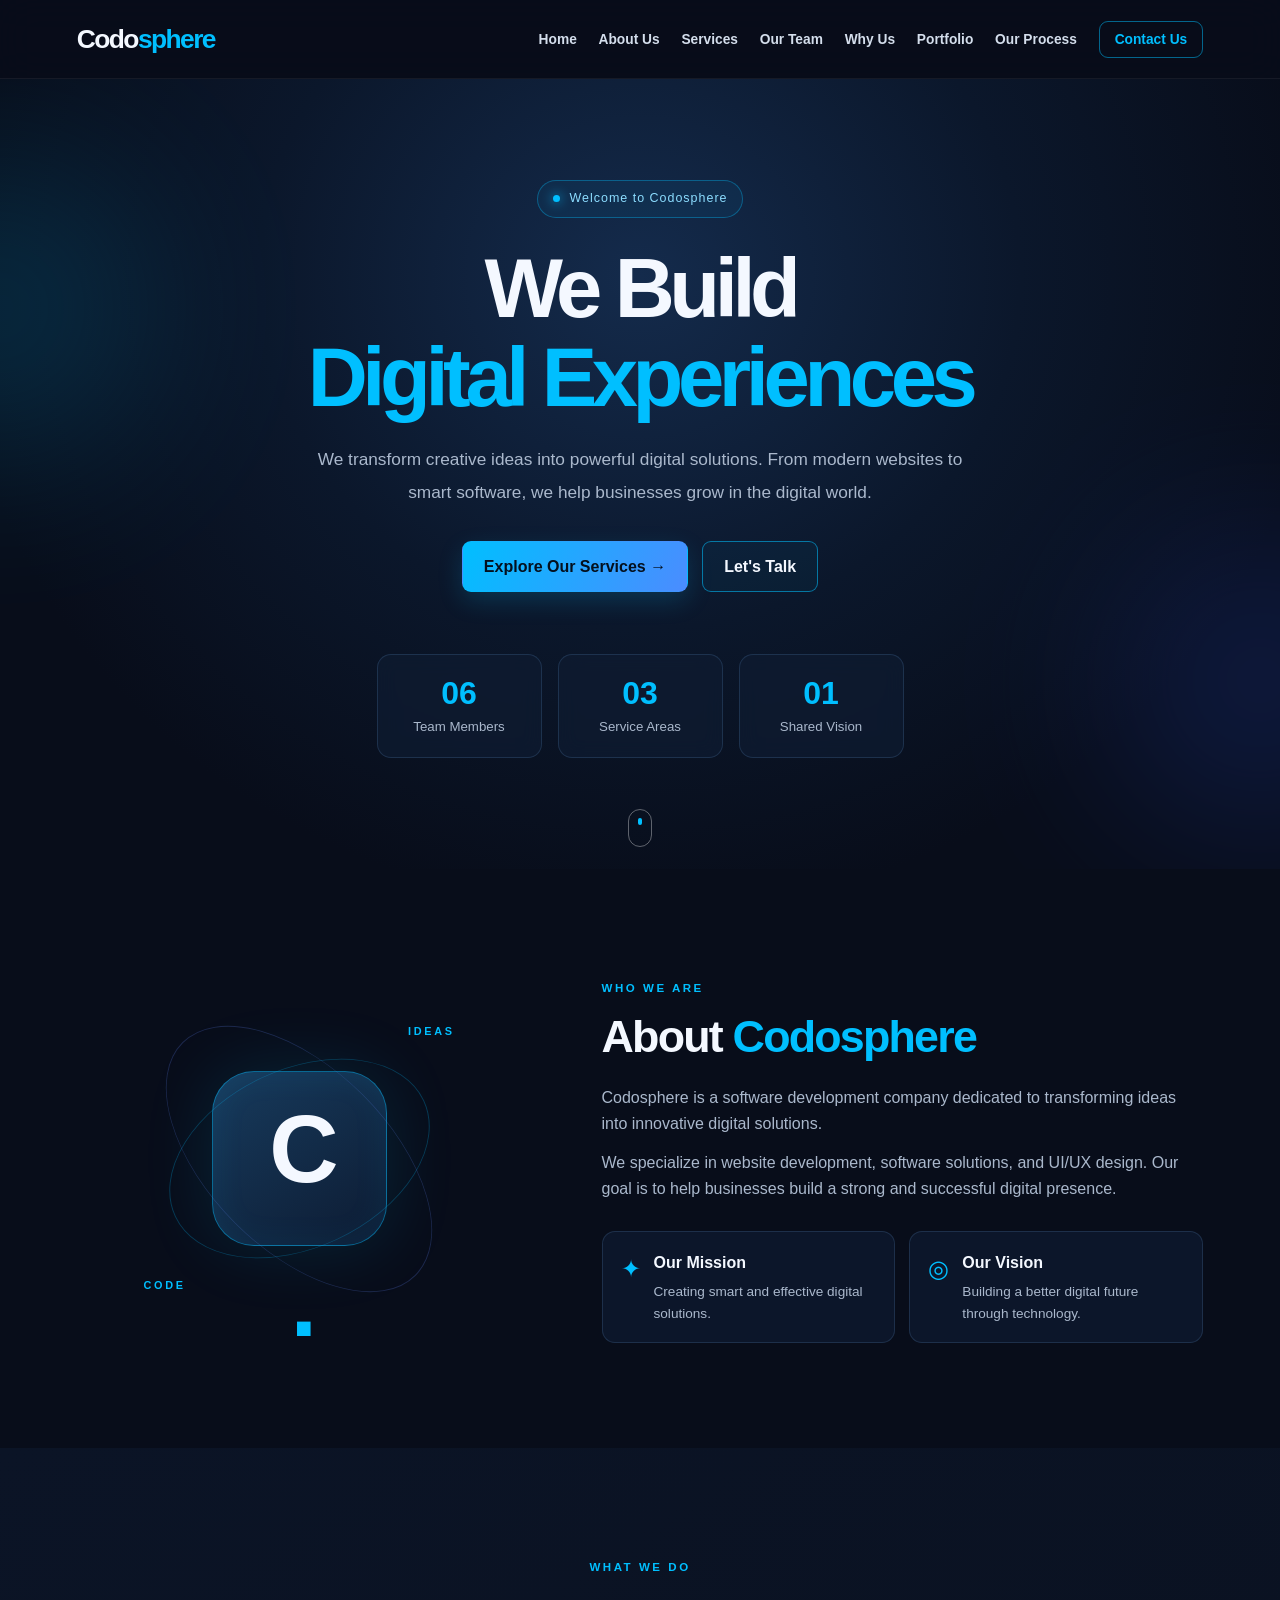
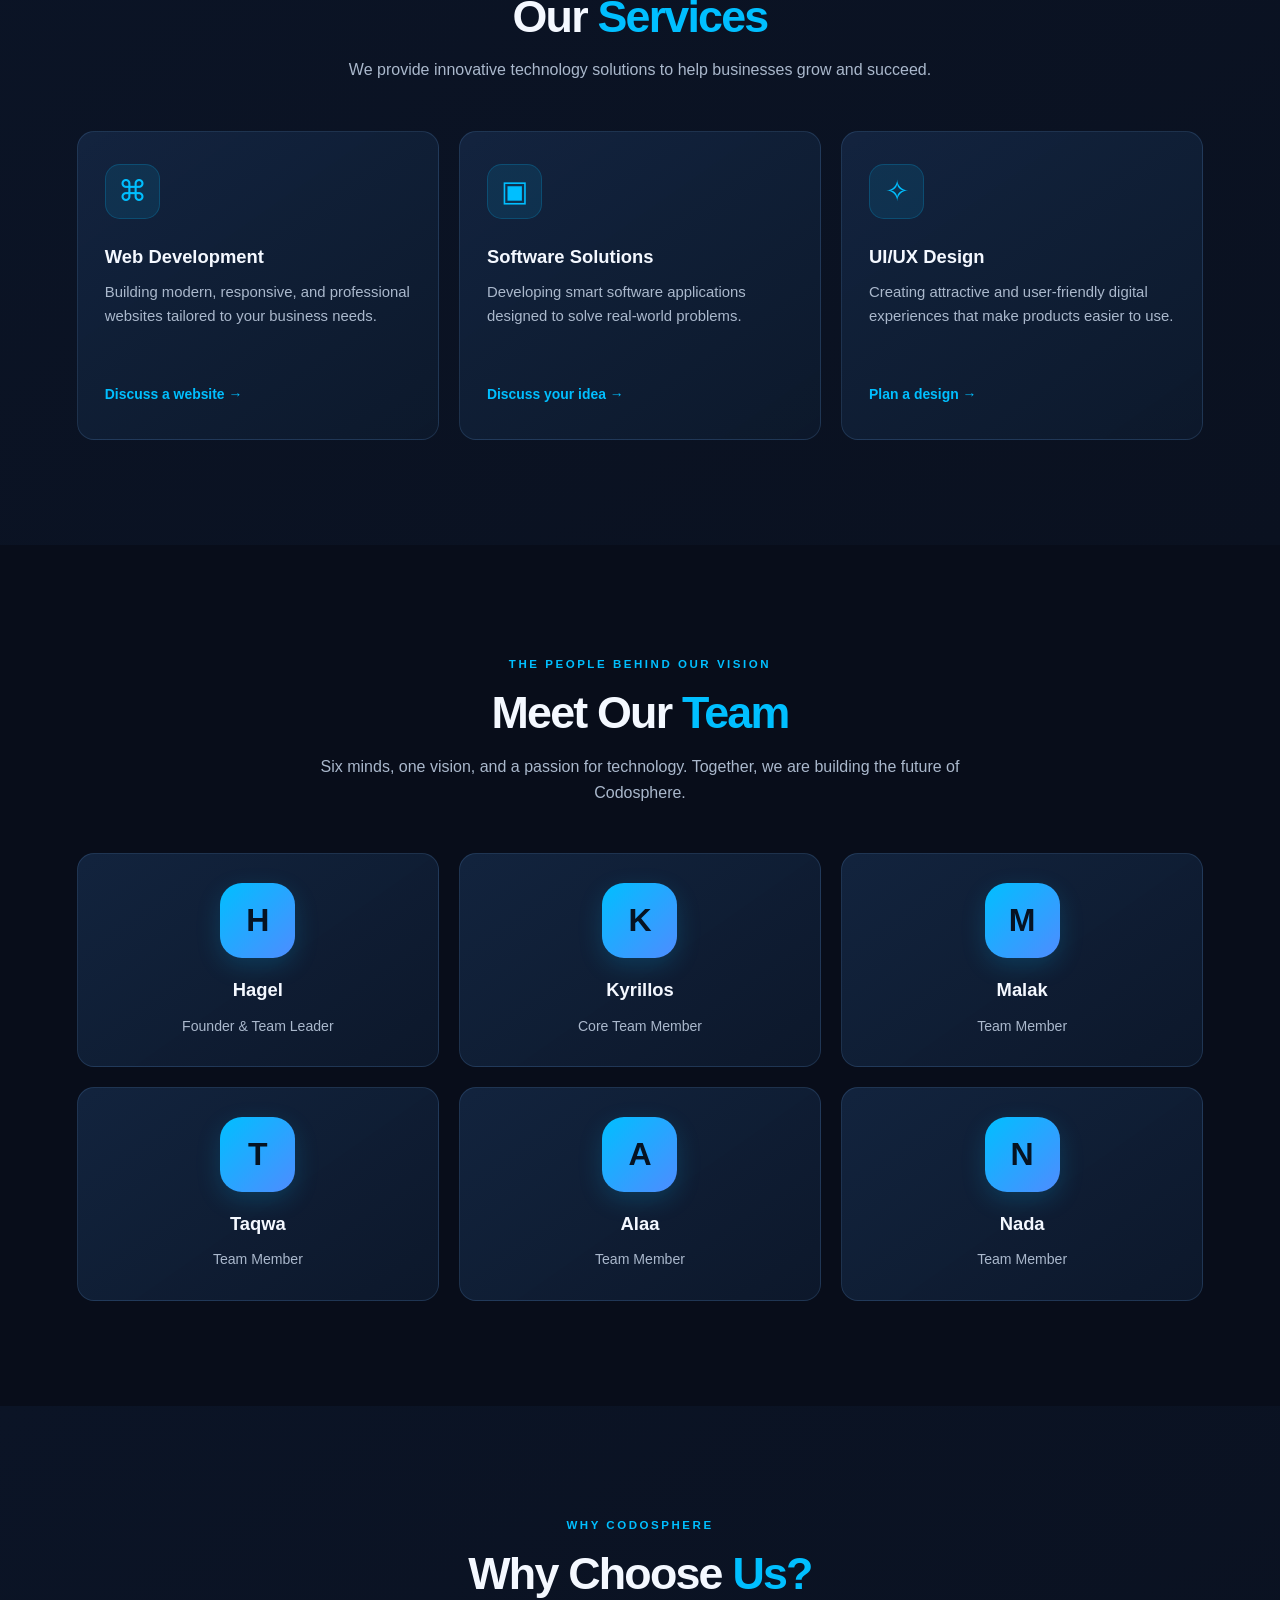
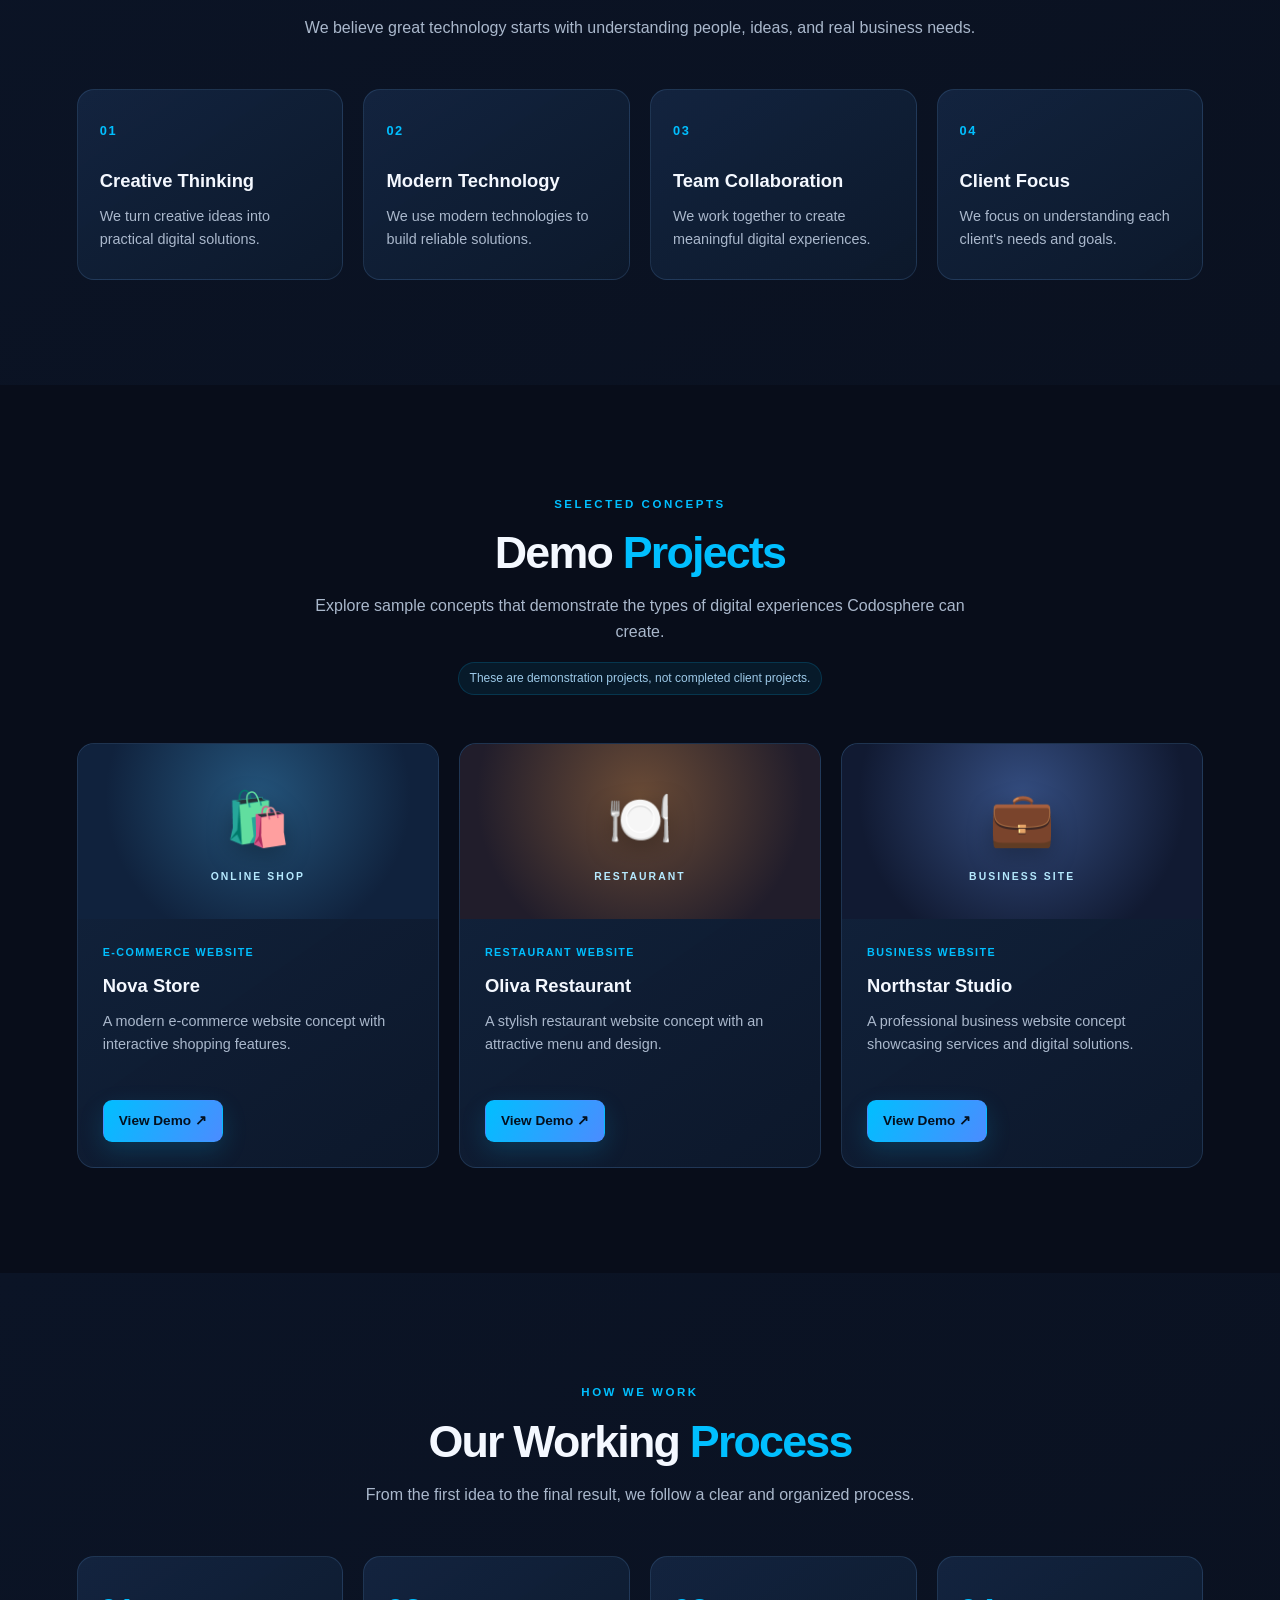
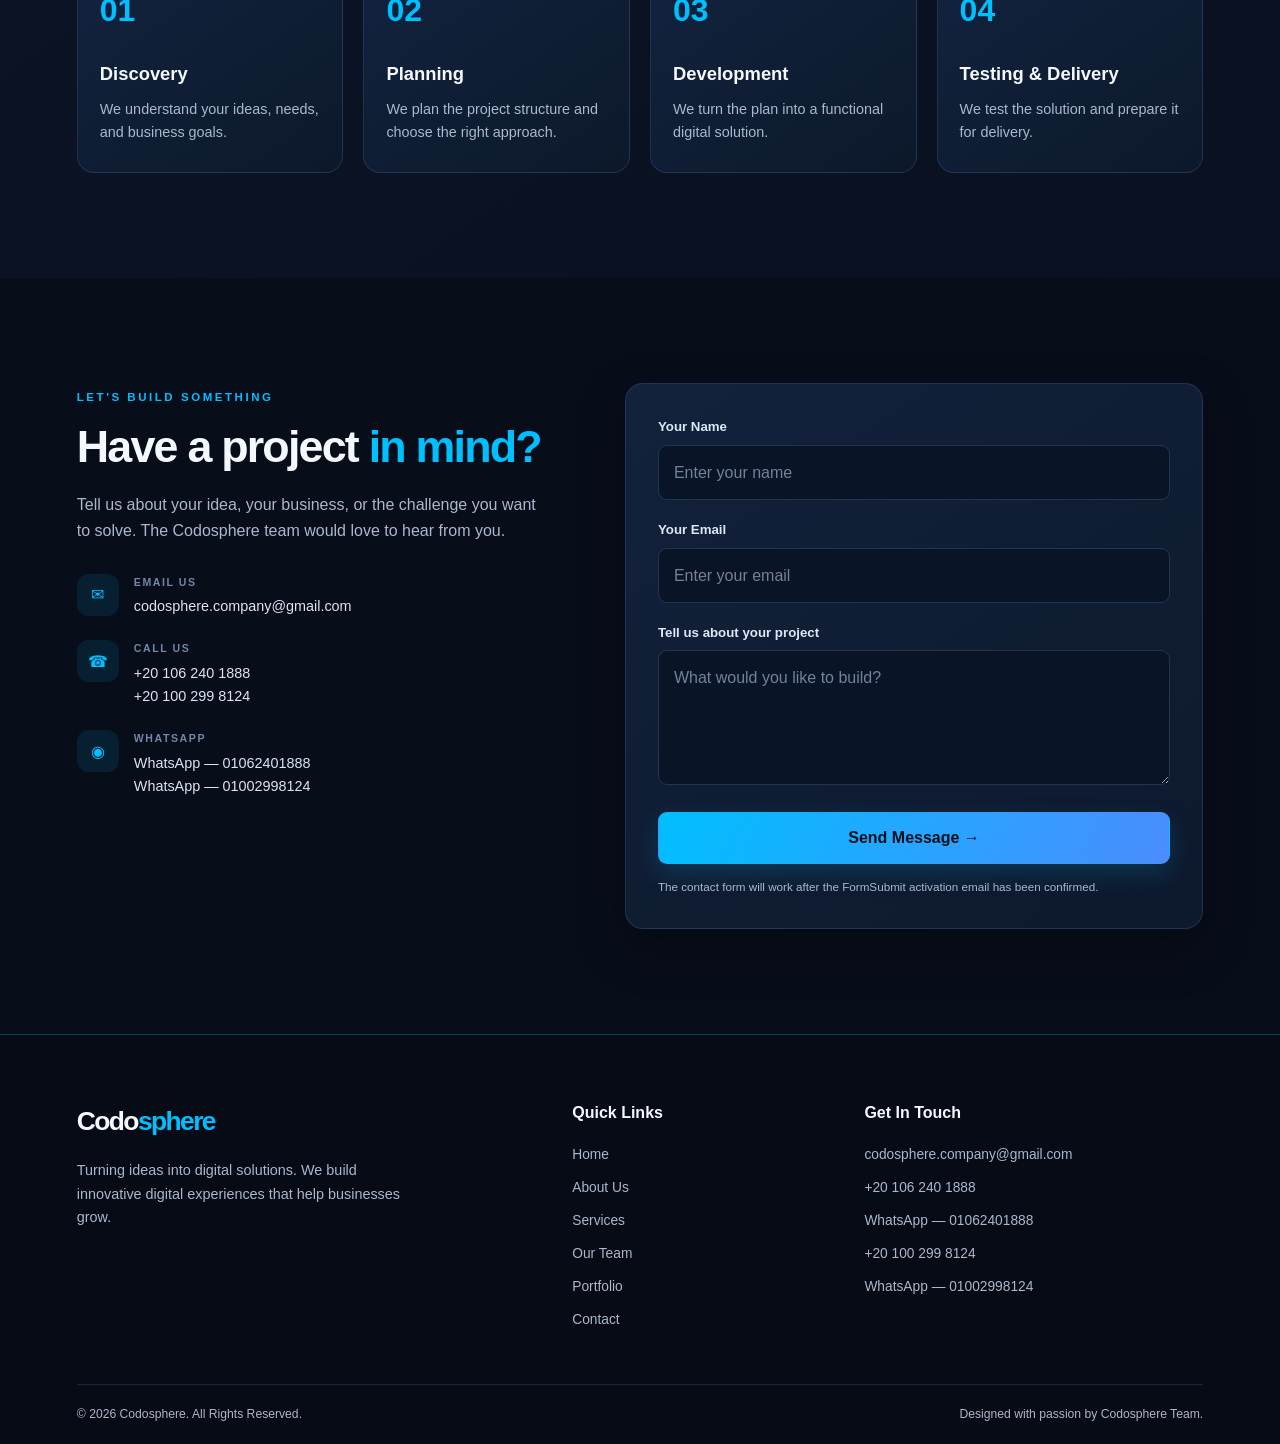
==== commit 95a7e7ae: "Update gogo.html" ====
--- a/gogo.html
+++ b/gogo.html
@@ -301,7 +301,7 @@
 
                 <article class="team-card">
                     <div class="team-avatar">H</div>
-                    <h3>Hager</h3>
+                    <h3>Hagel</h3>
                     <p>Founder &amp; Team Leader</p>
                 </article>
 
@@ -832,4 +832,4 @@
     <script src="script.js"></script>
 
 </body>
-</html>+</html>
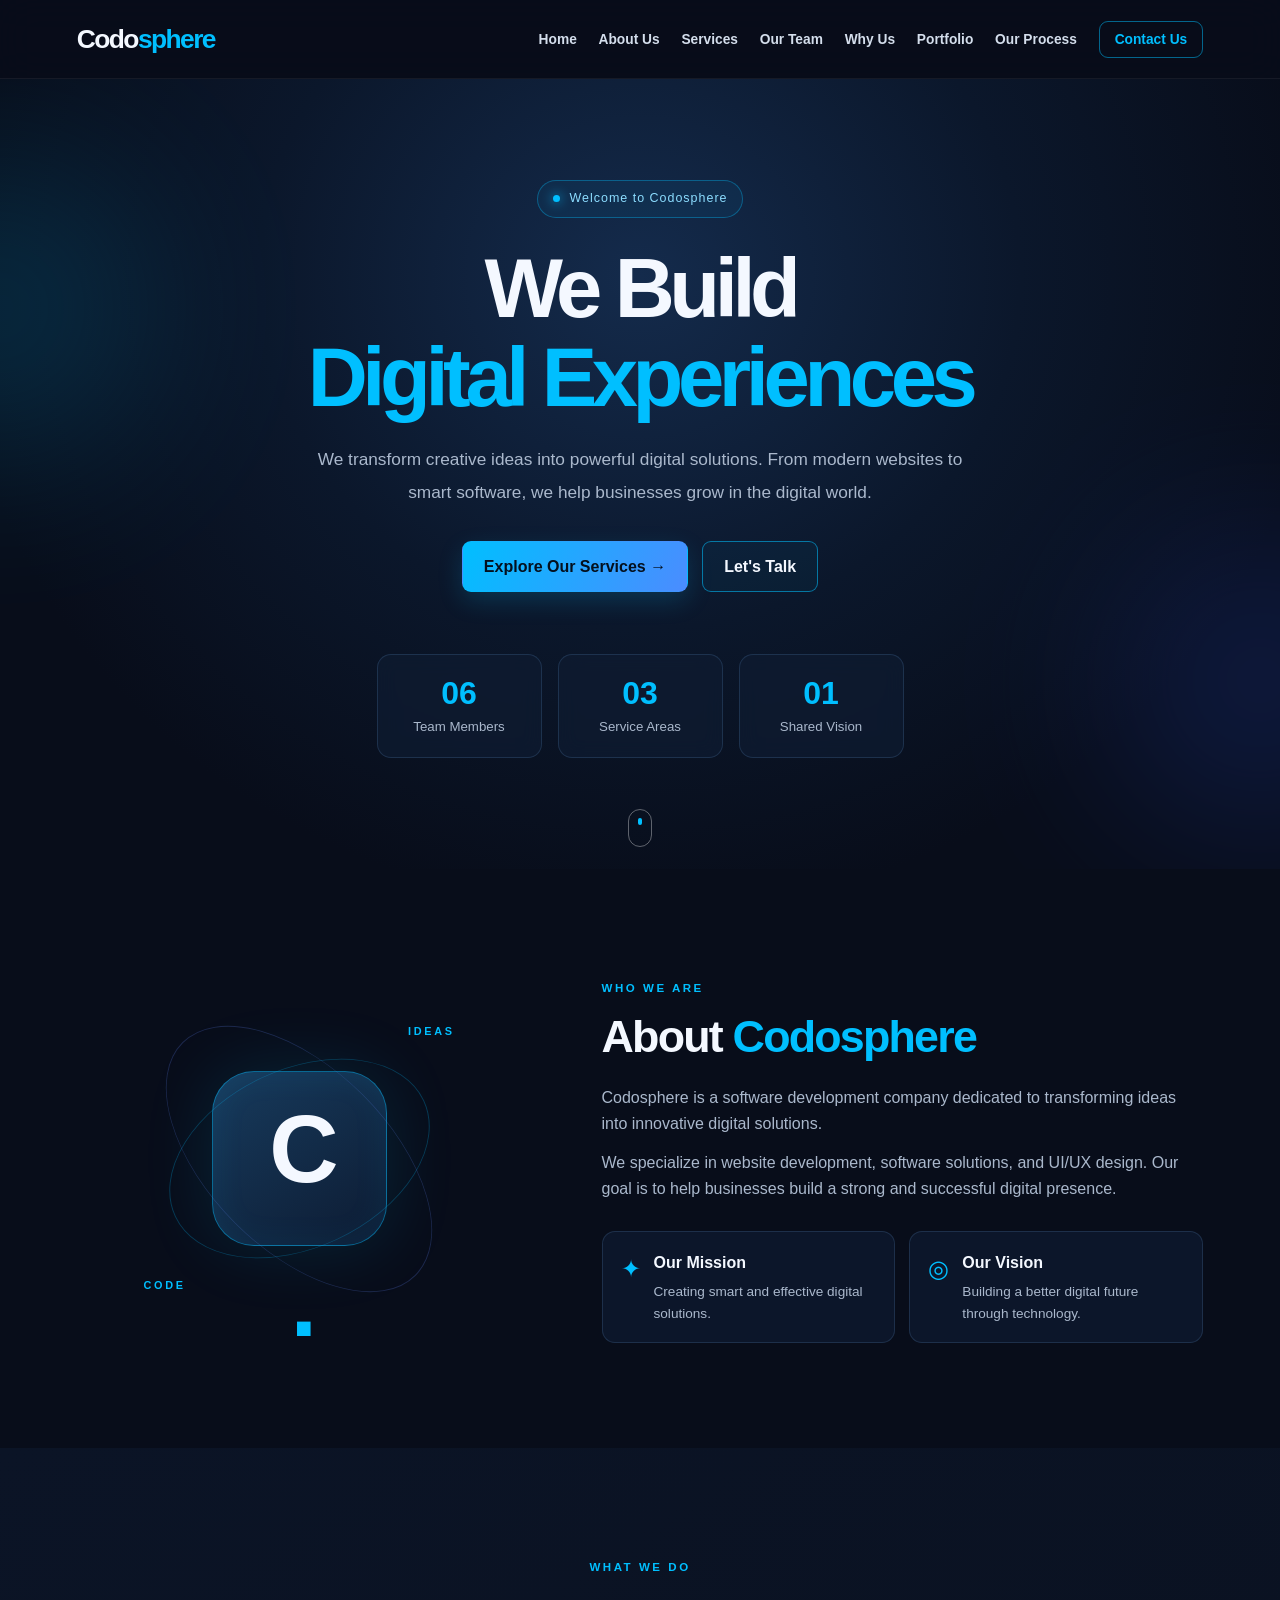
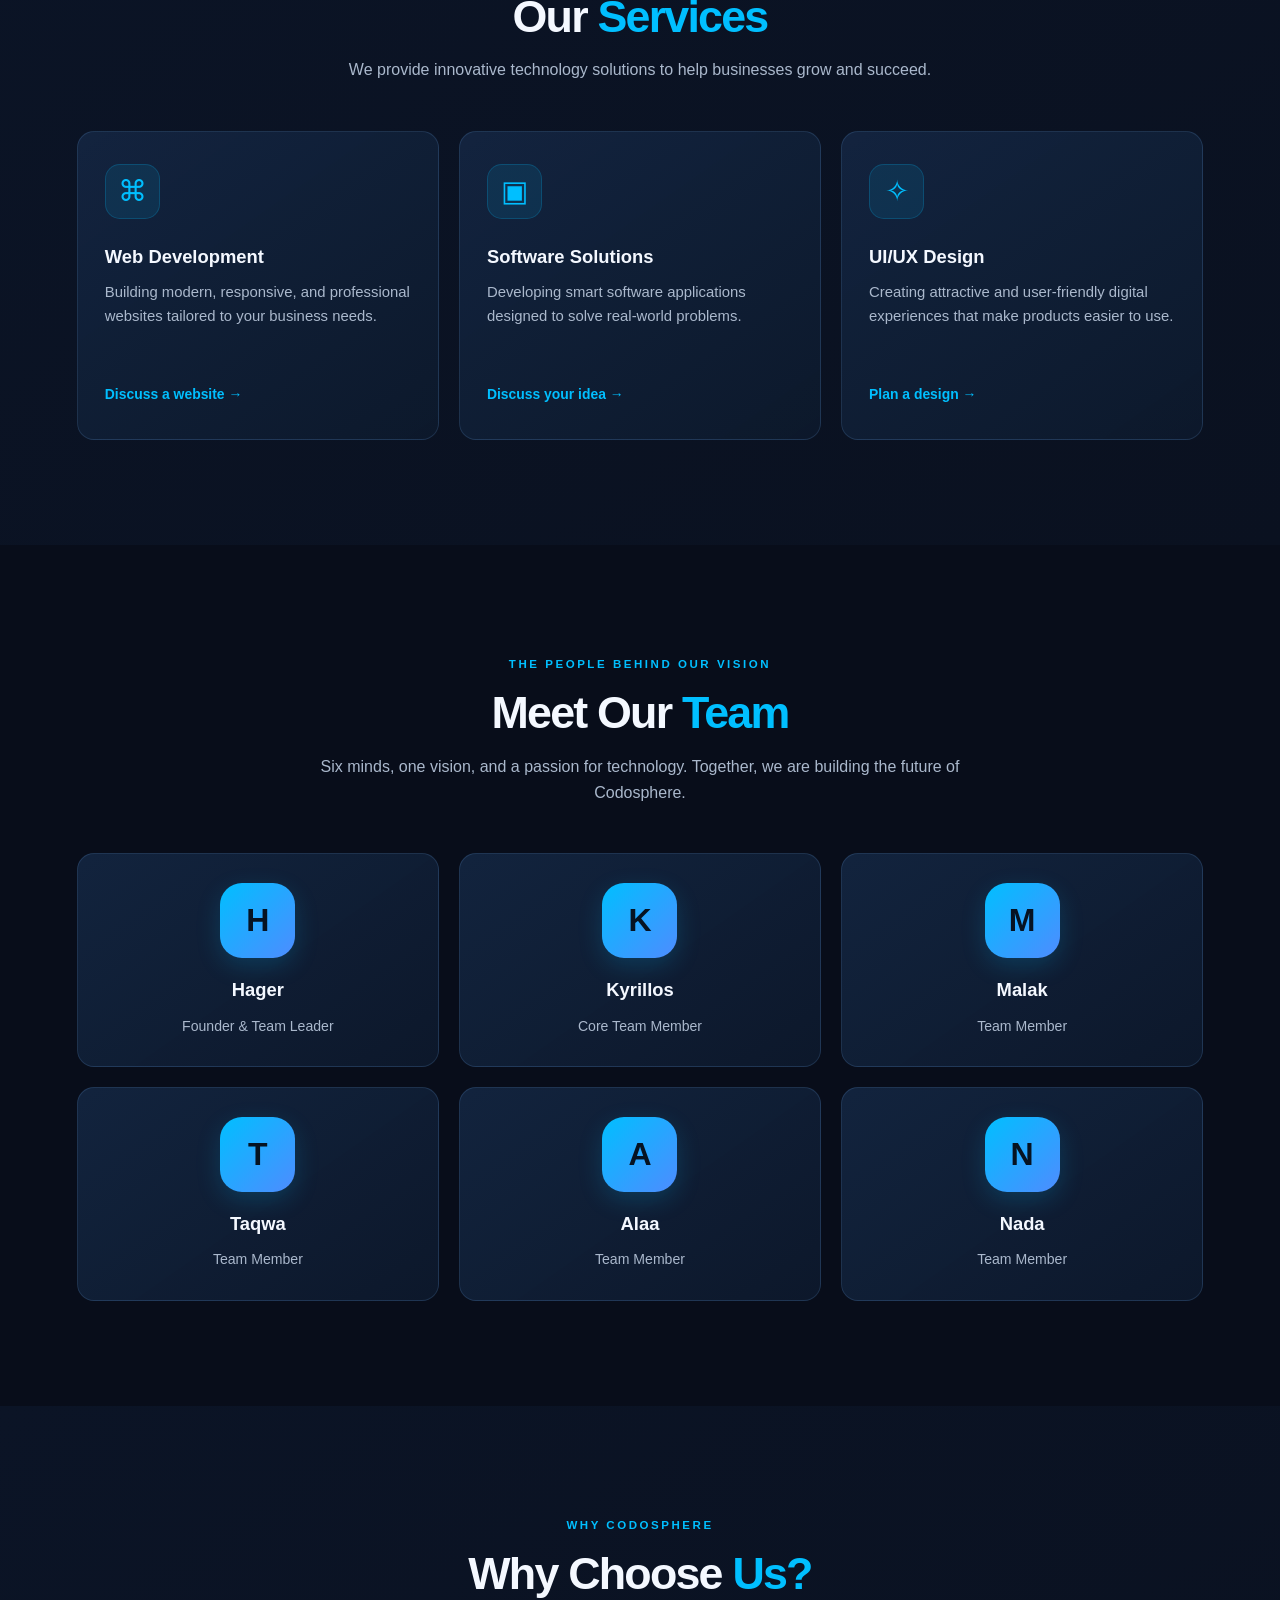
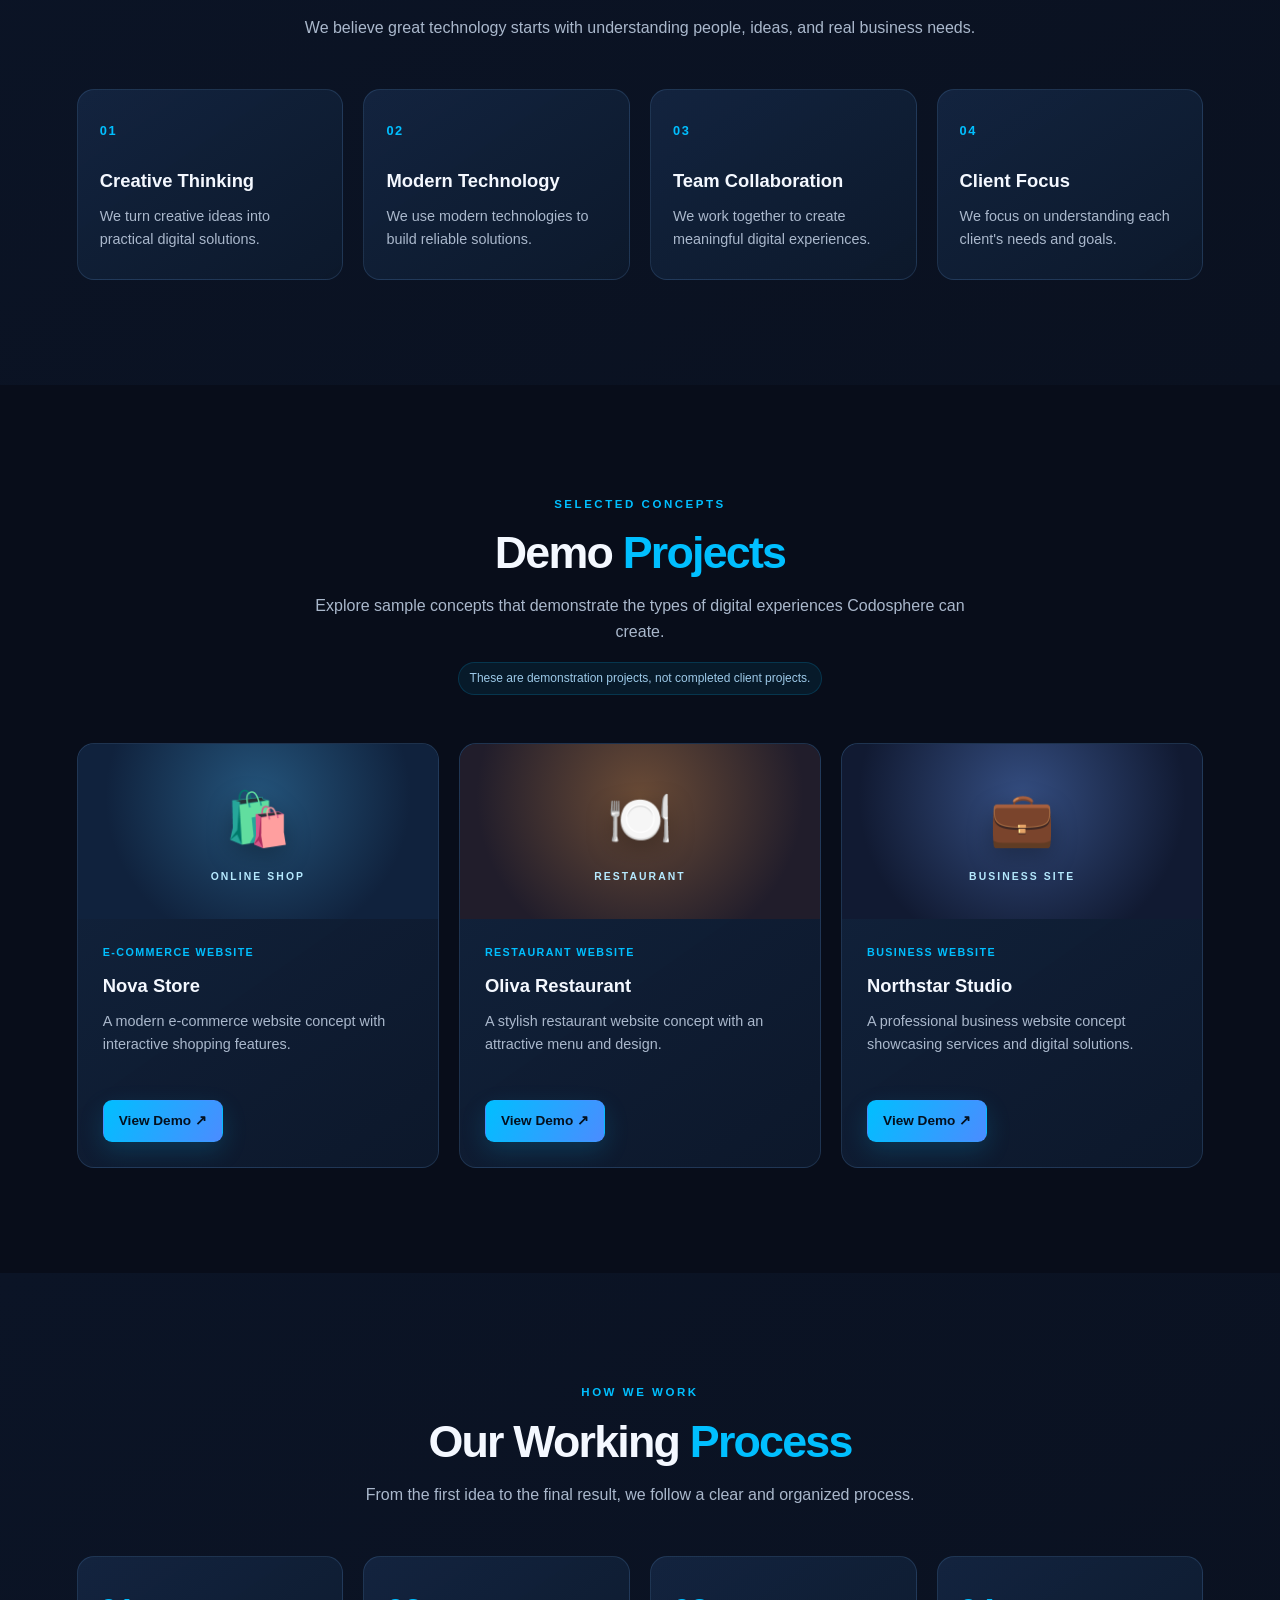
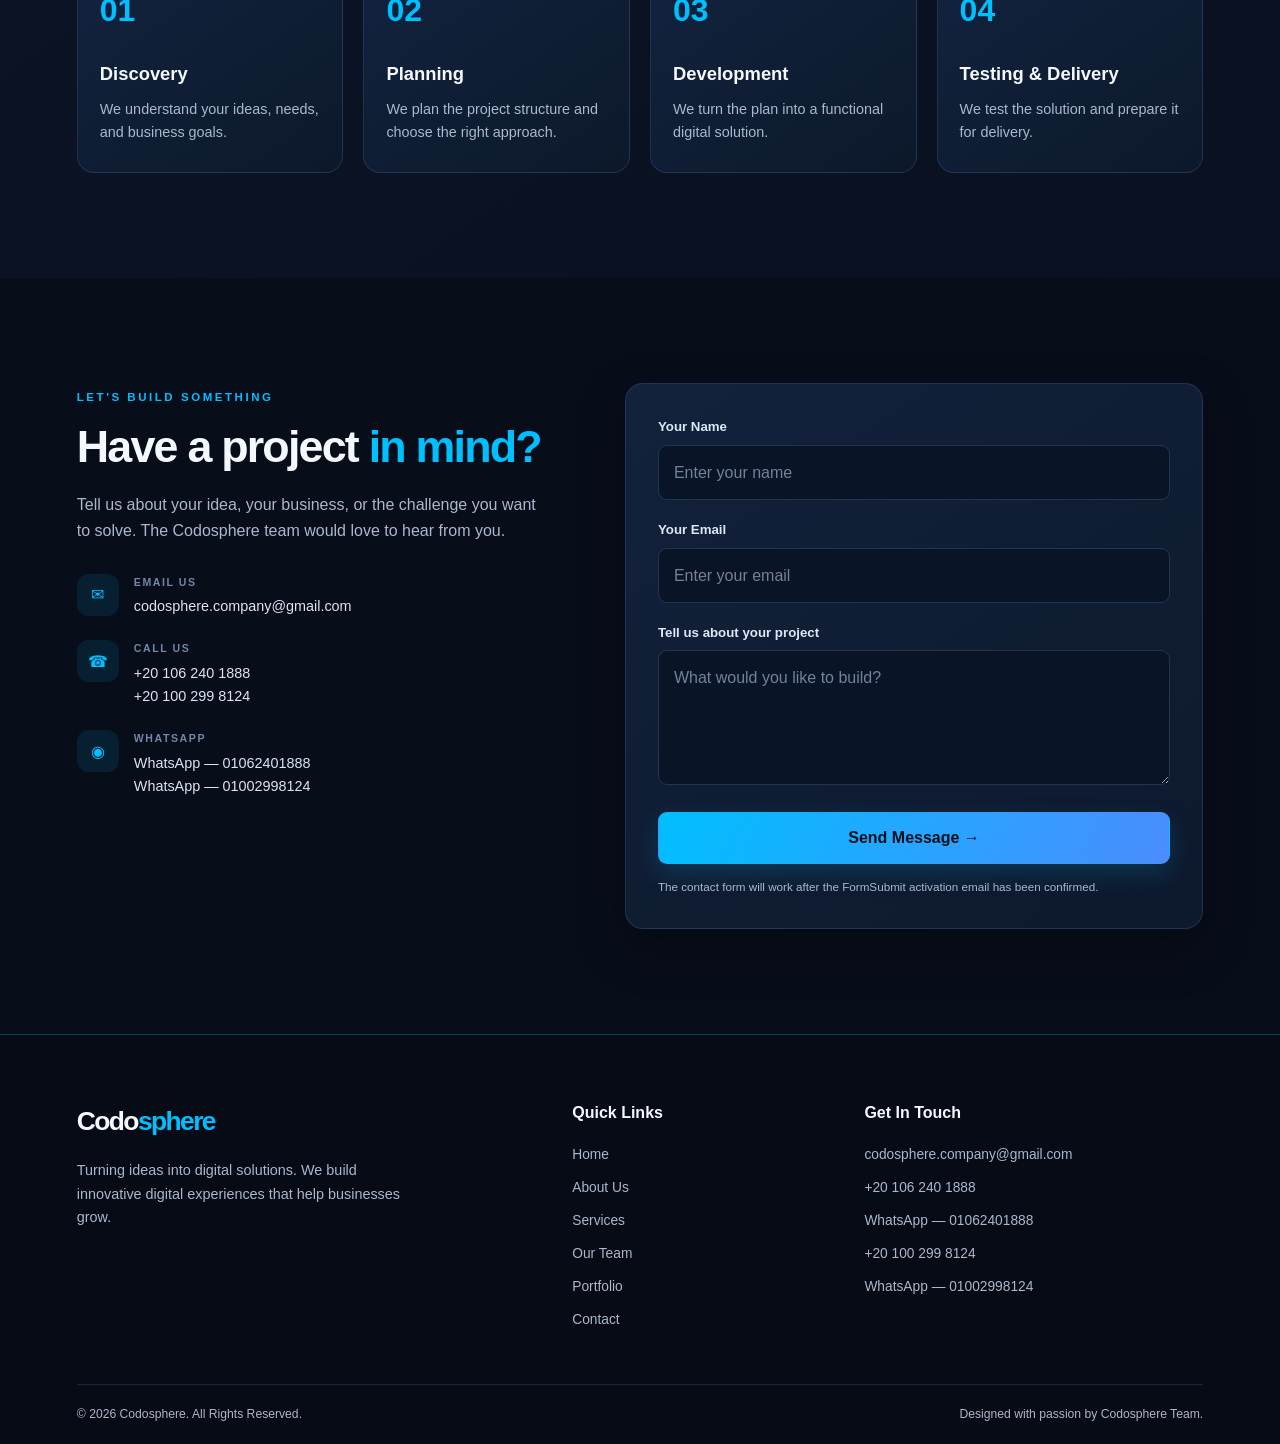
==== commit 17685eb3: "Update gogo.html" ====
--- a/gogo.html
+++ b/gogo.html
@@ -301,7 +301,7 @@
 
                 <article class="team-card">
                     <div class="team-avatar">H</div>
-                    <h3>Hagel</h3>
+                    <h3>Hager</h3>
                     <p>Founder &amp; Team Leader</p>
                 </article>
 
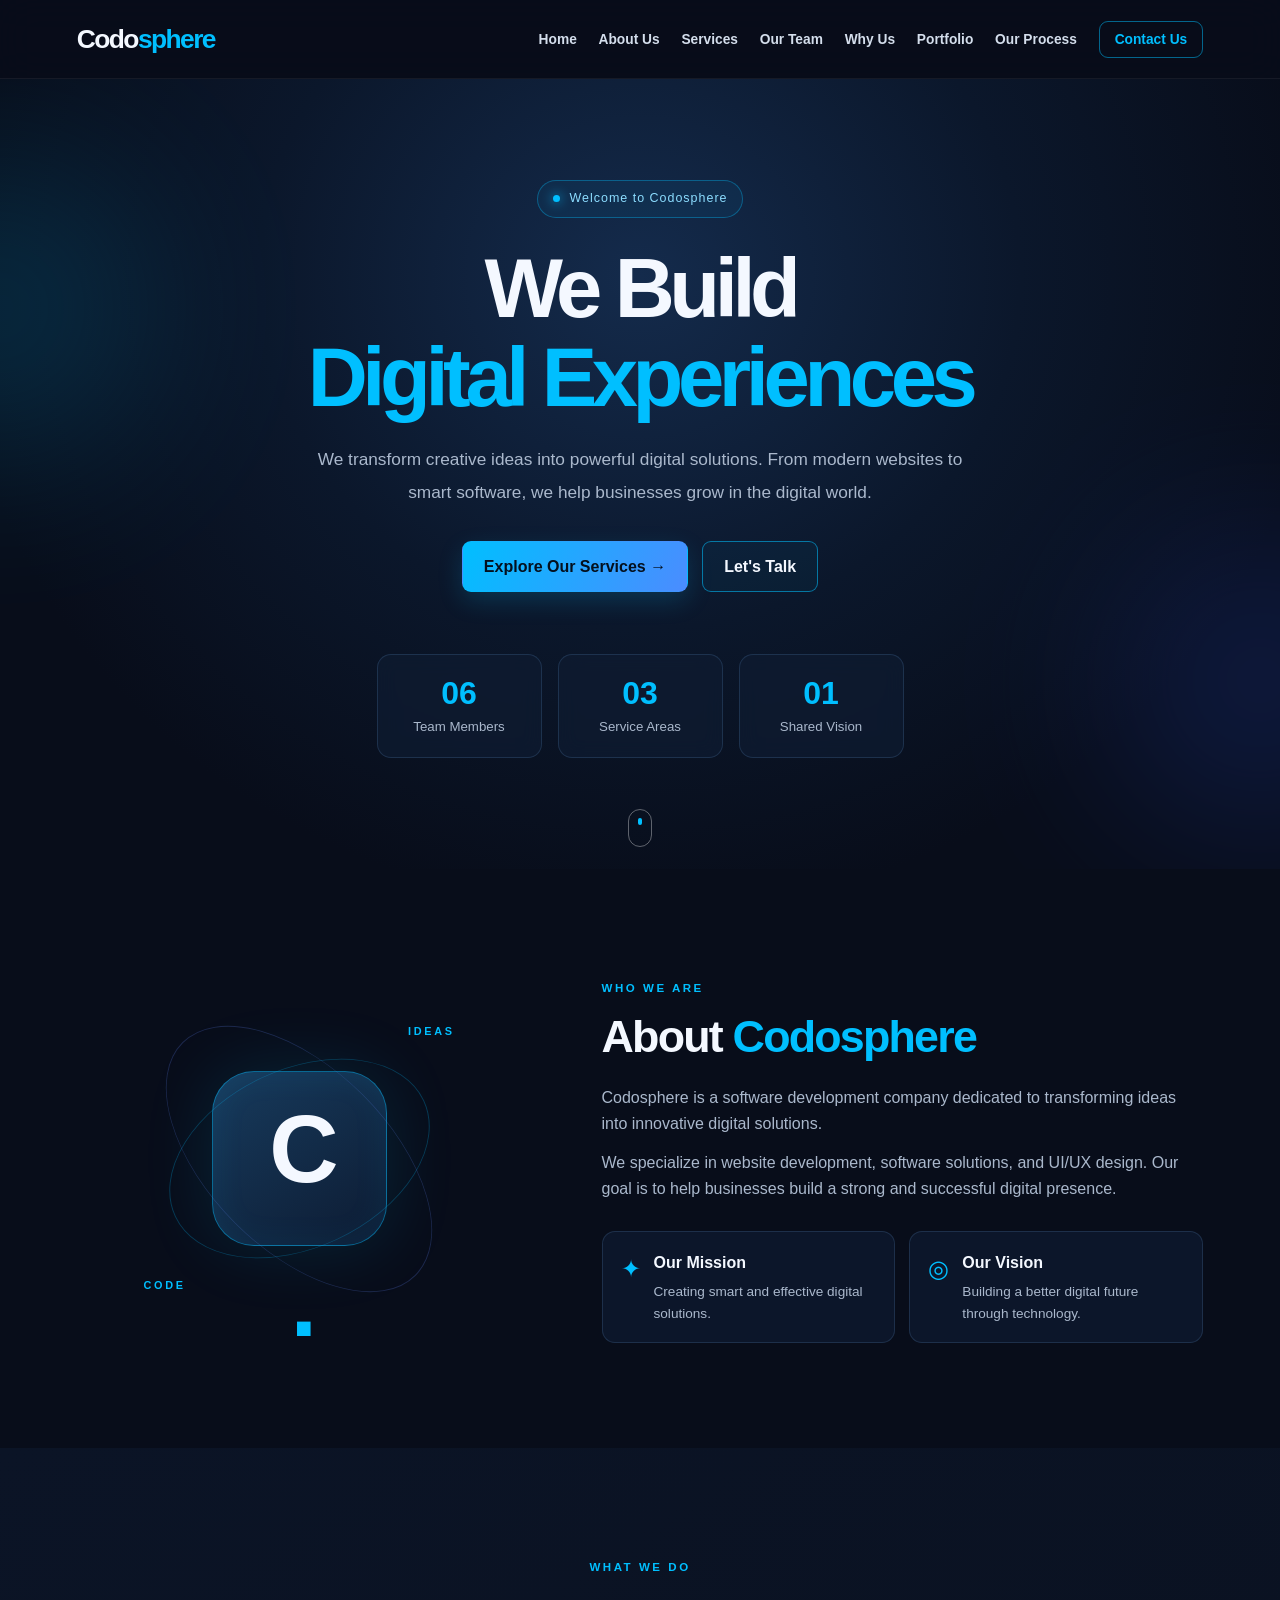
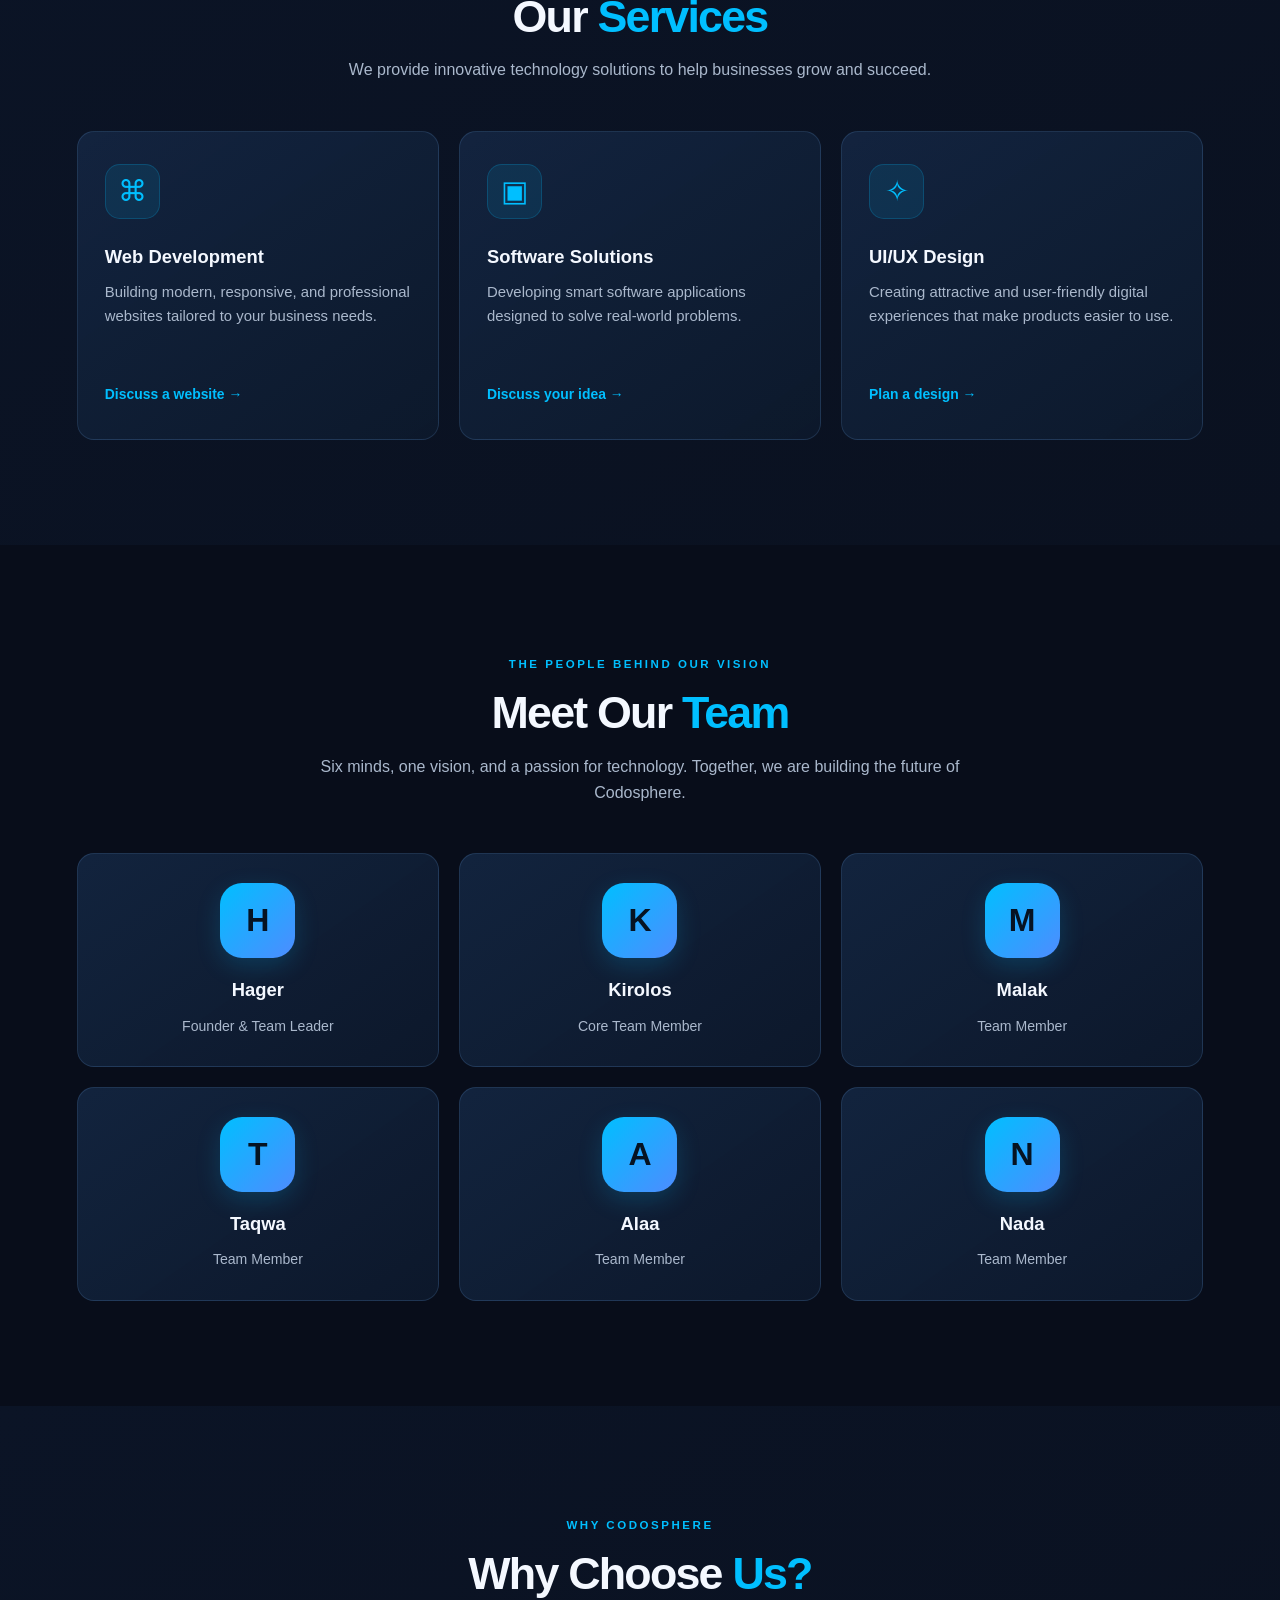
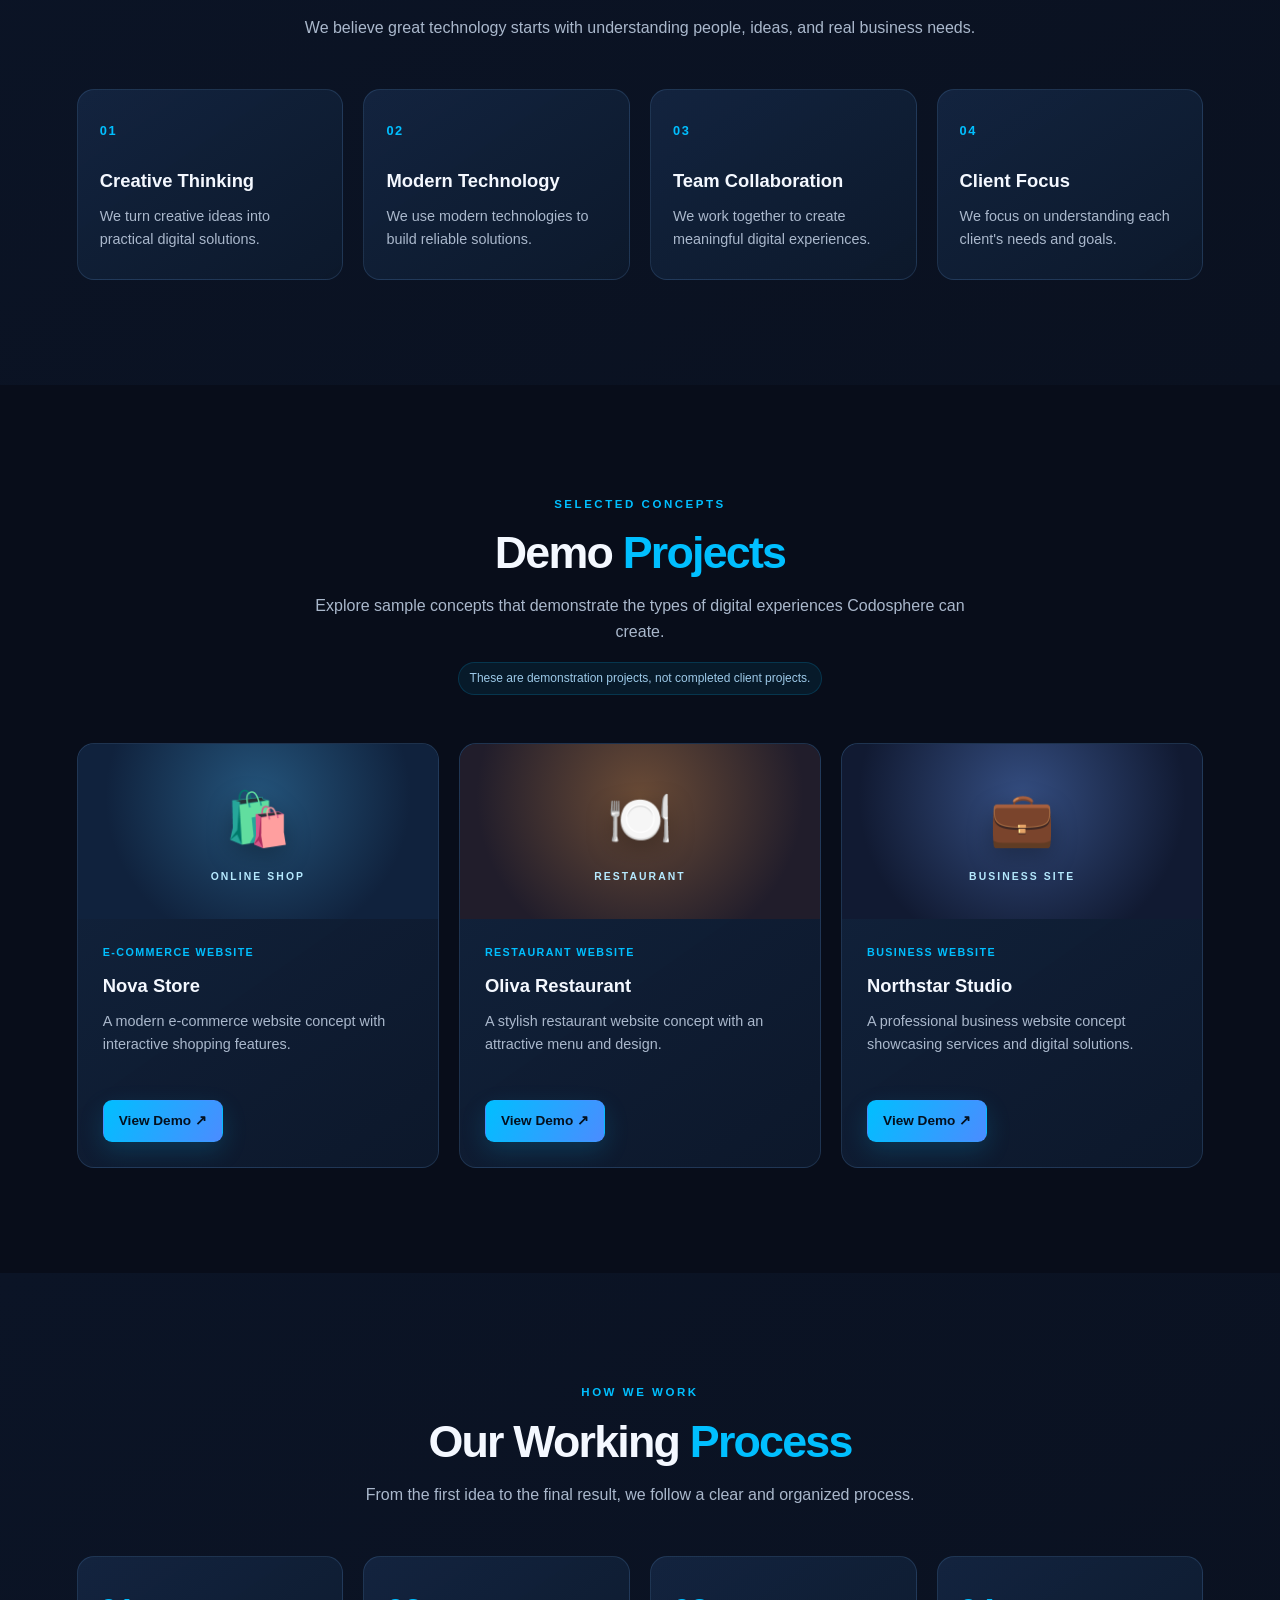
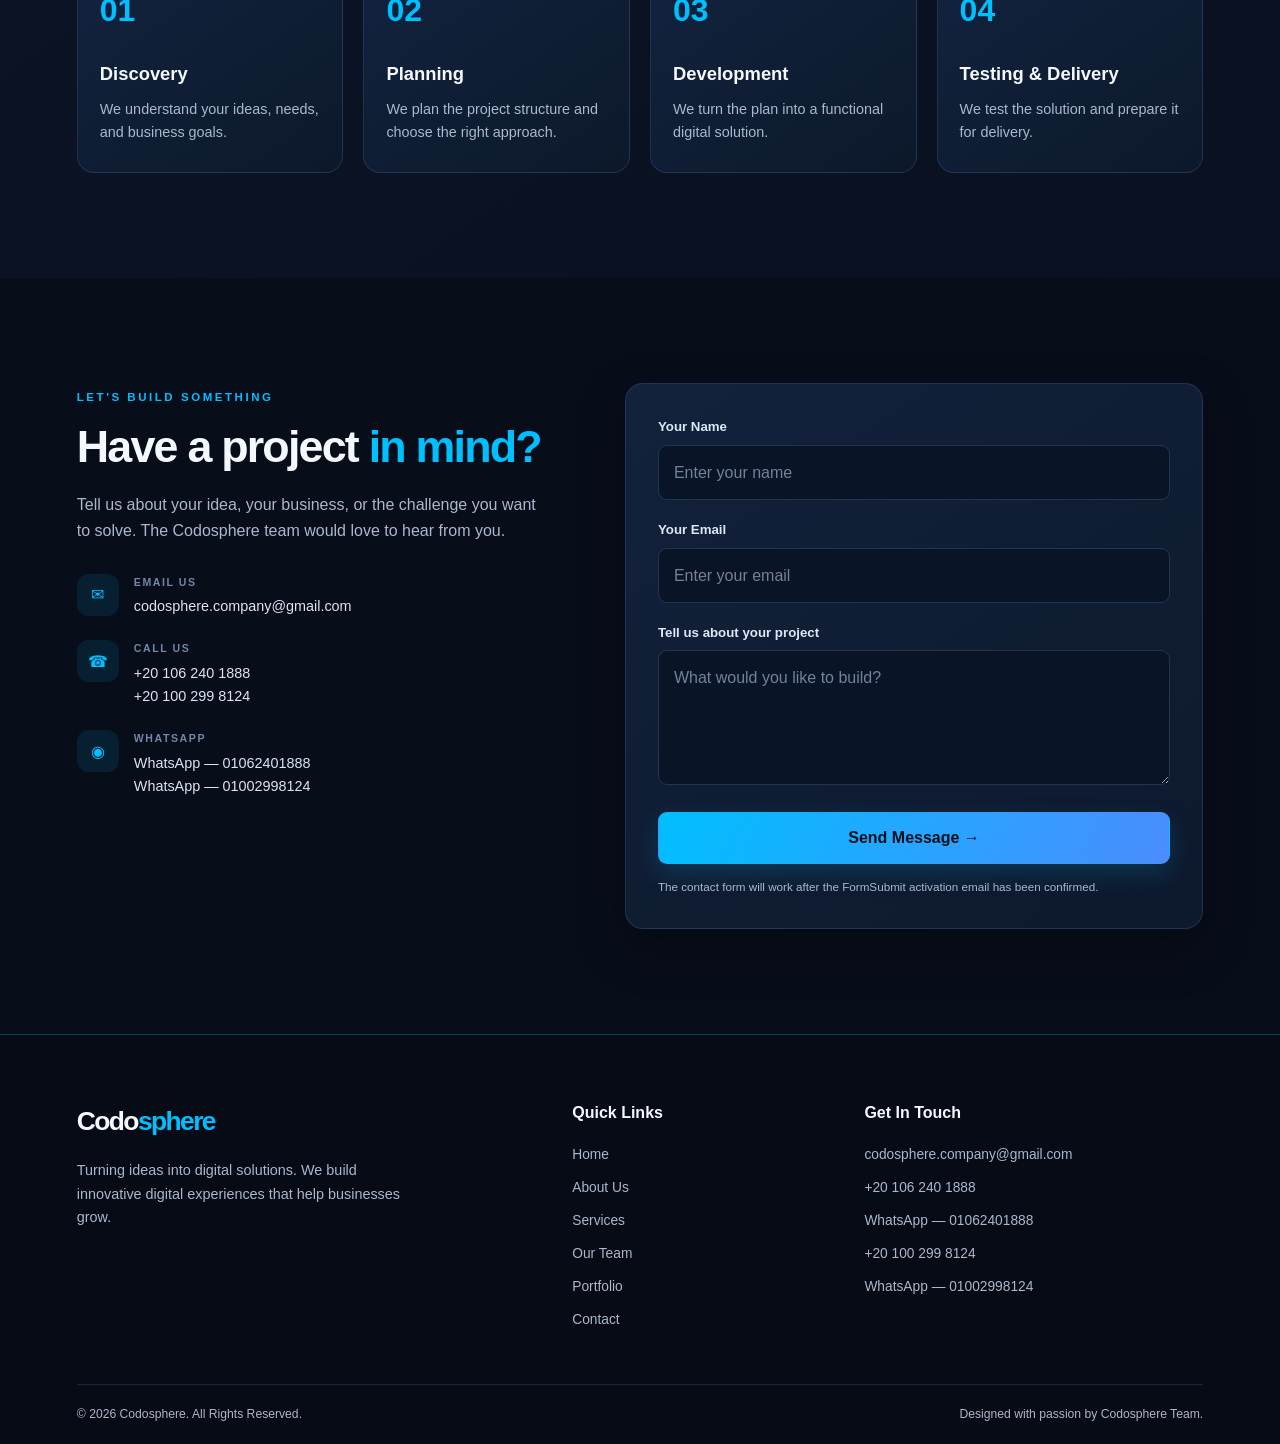
==== commit f25f9aae: "Update gogo.html" ====
--- a/gogo.html
+++ b/gogo.html
@@ -307,7 +307,7 @@
 
                 <article class="team-card">
                     <div class="team-avatar">K</div>
-                    <h3>Kyrillos</h3>
+                    <h3>Kirolos</h3>
                     <p>Core Team Member</p>
                 </article>
 
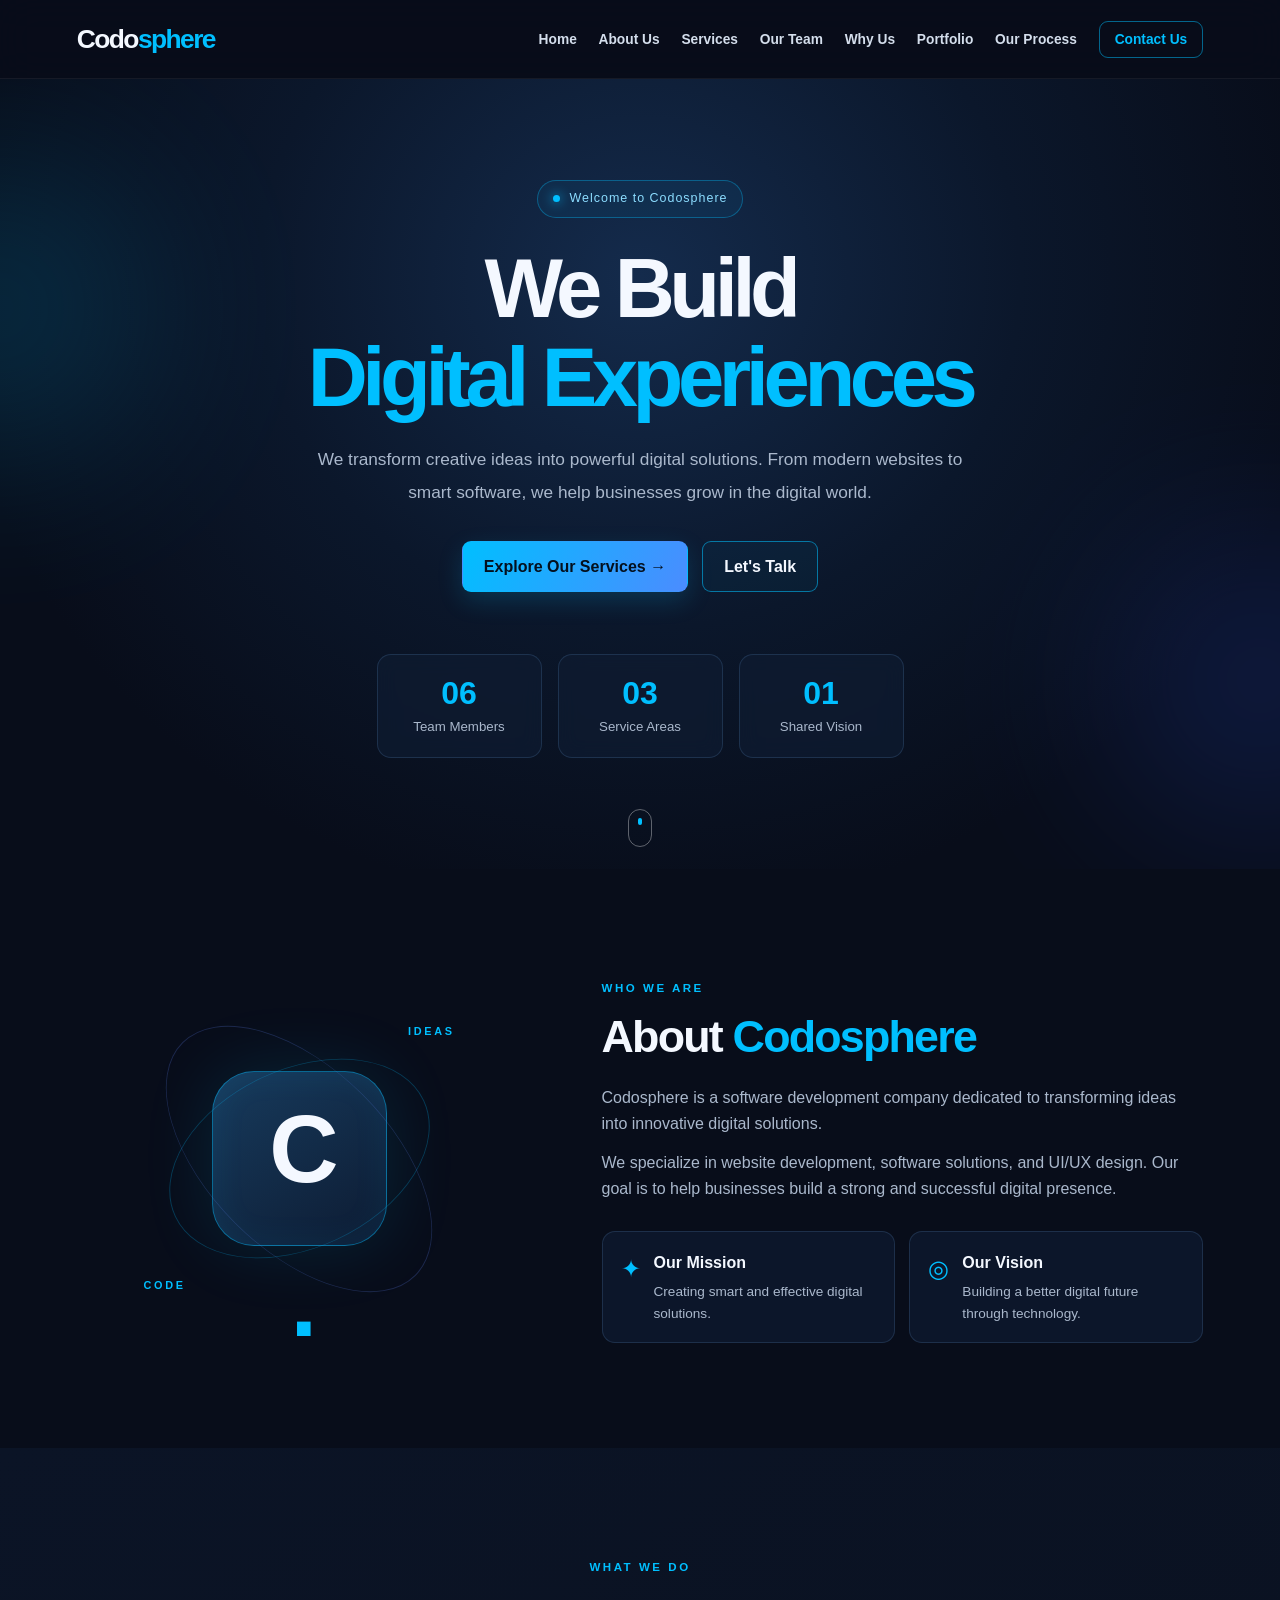
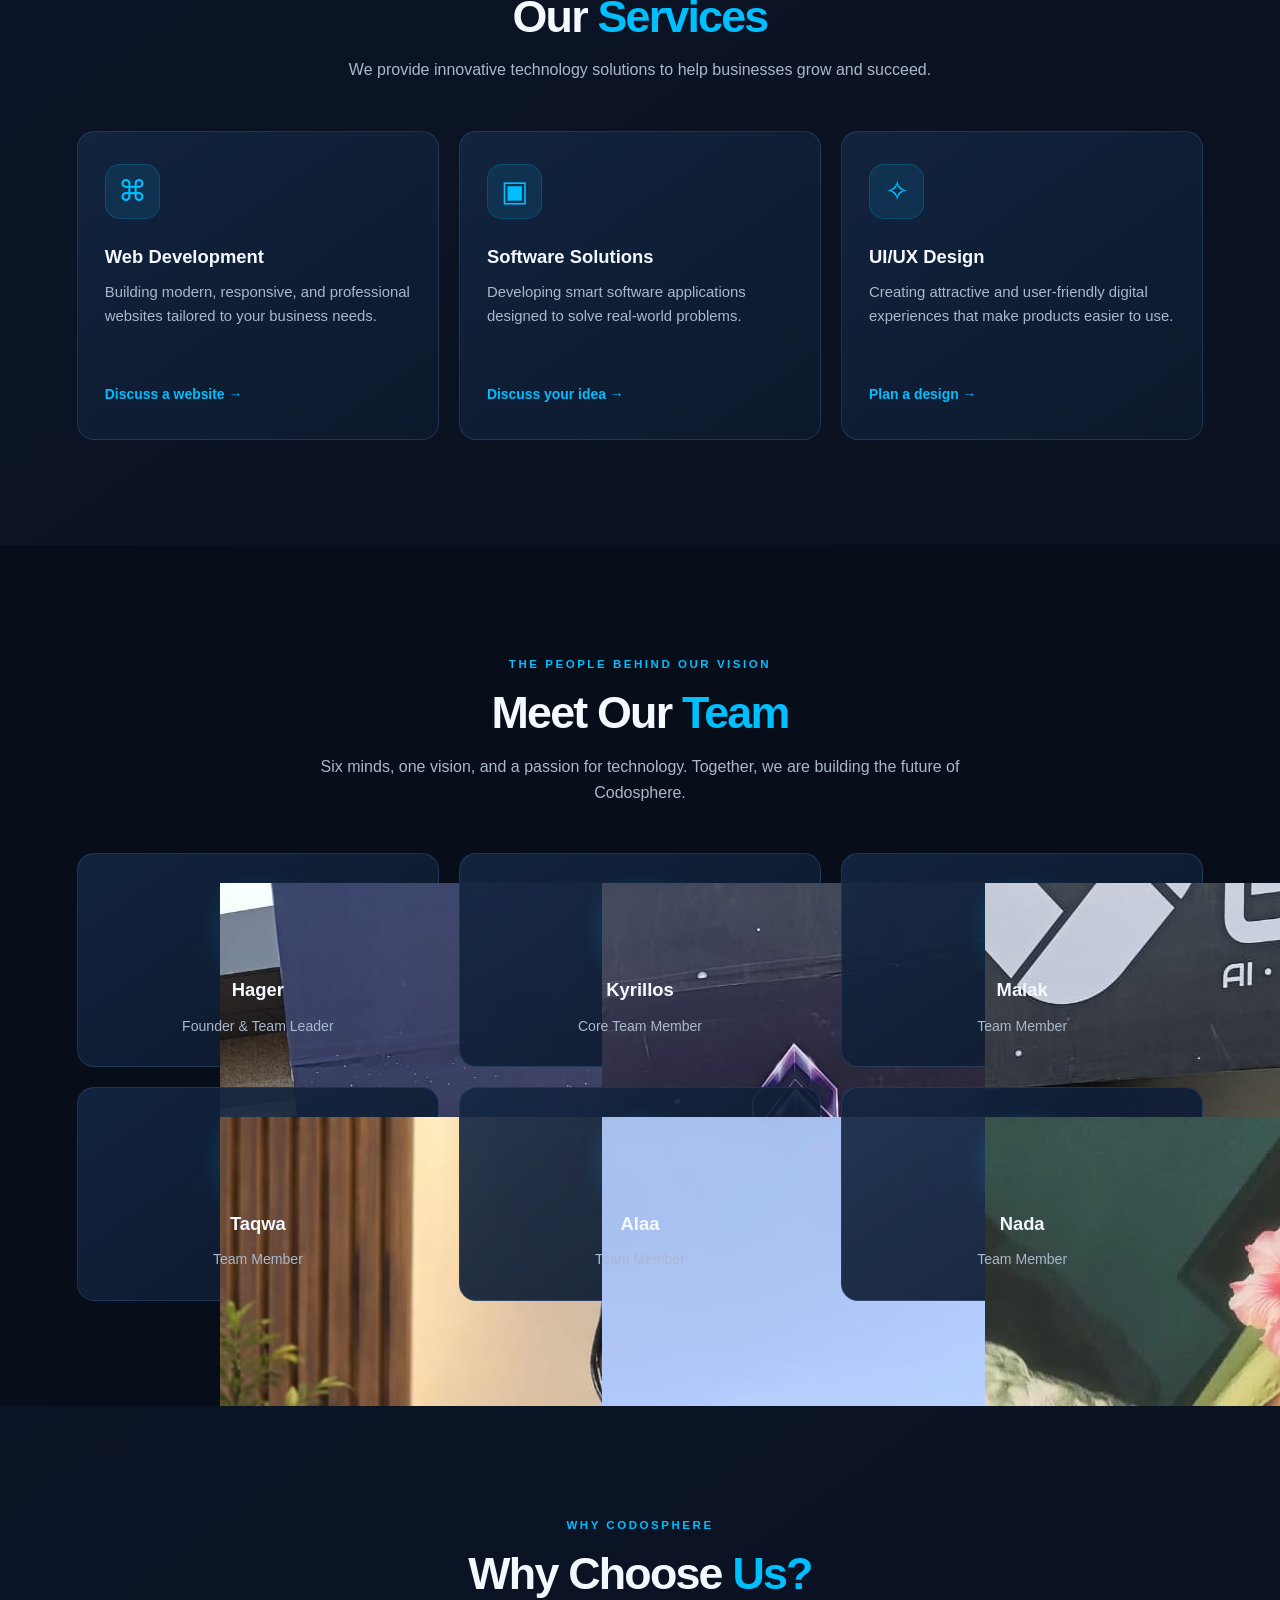
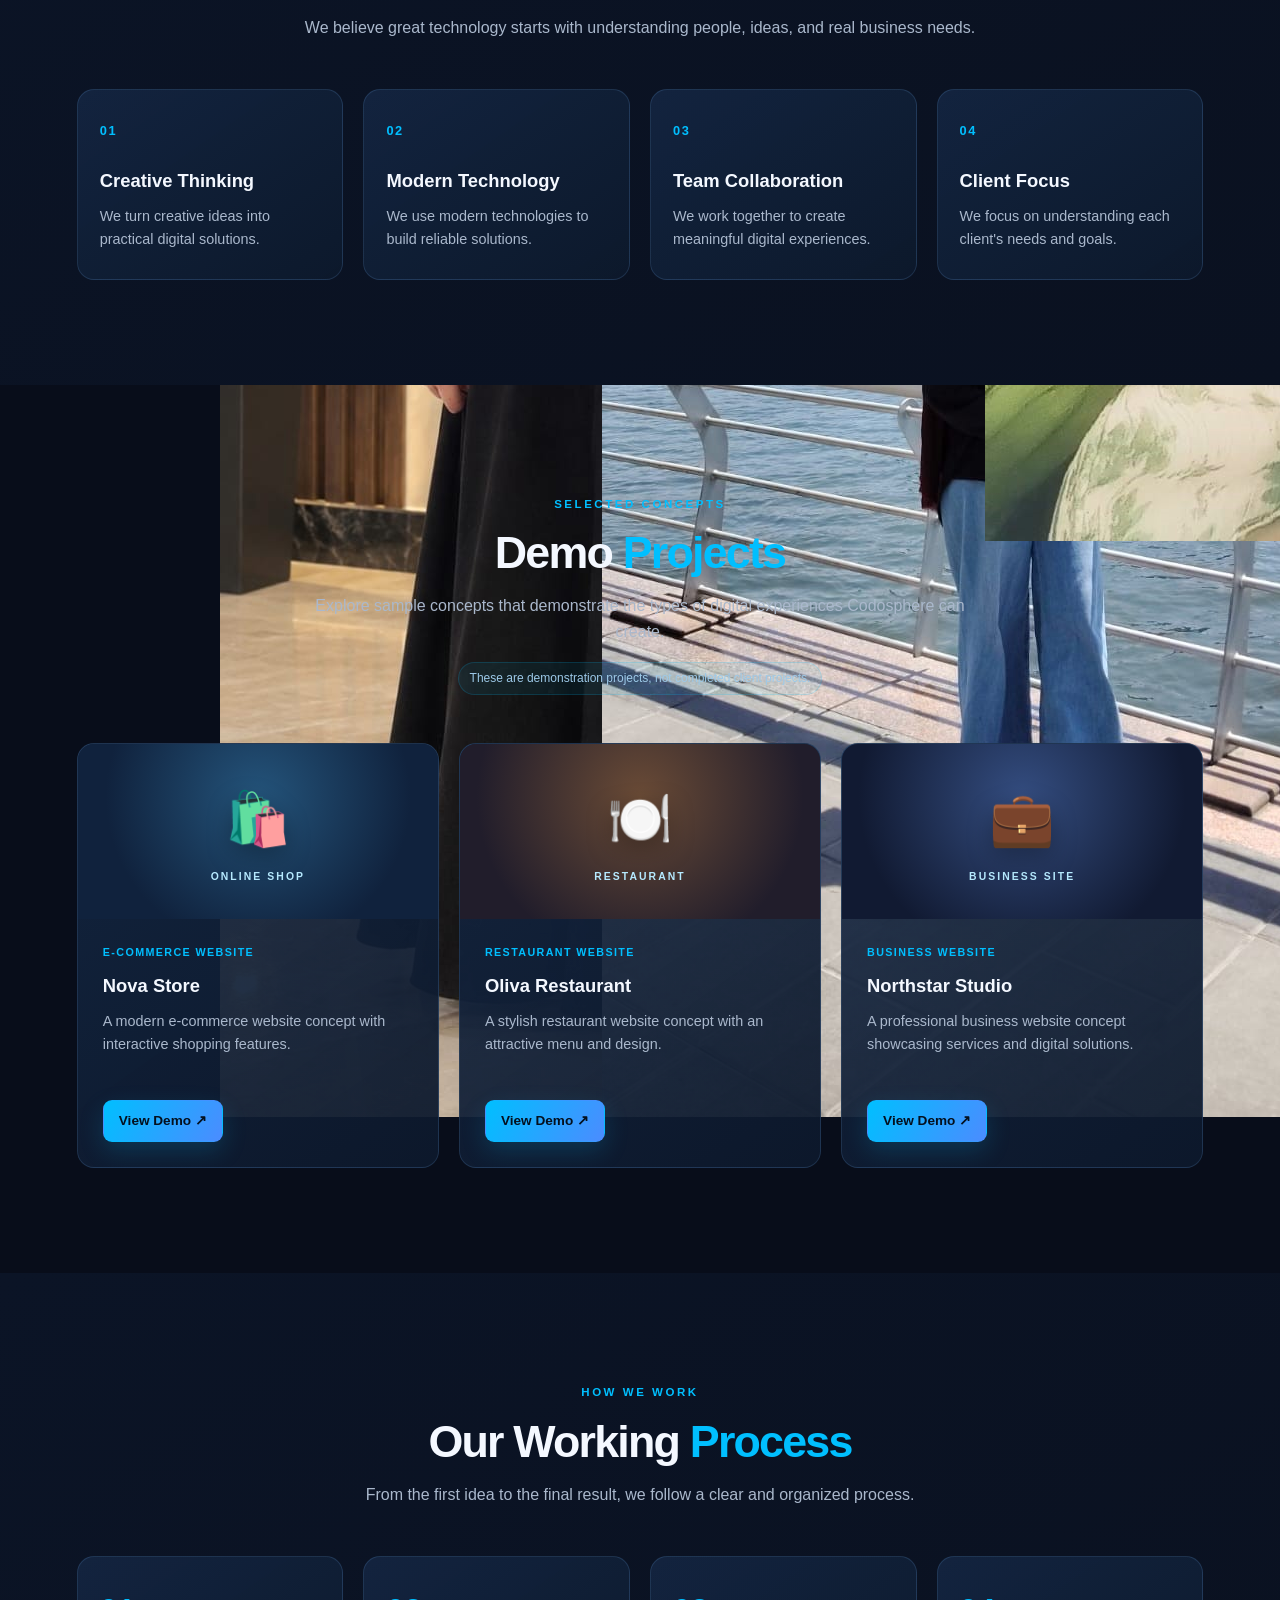
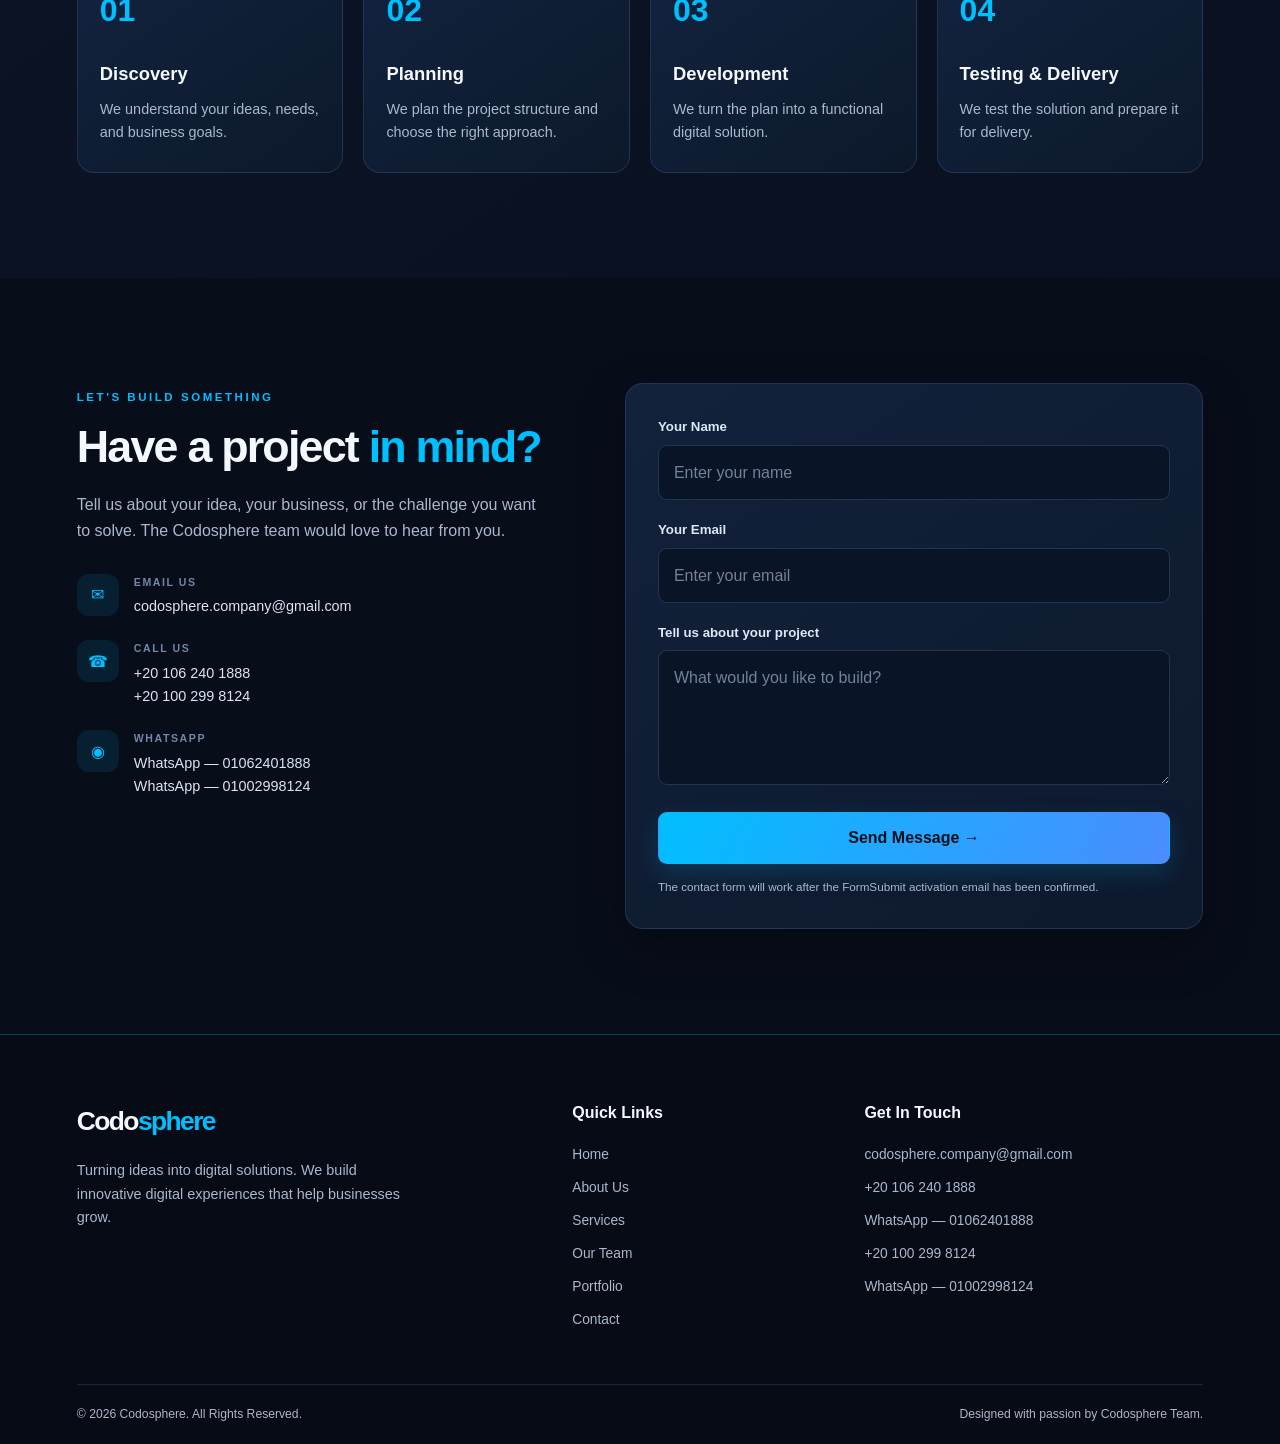
==== commit 939b0eab: "Update gogo.html" ====
--- a/gogo.html
+++ b/gogo.html
@@ -300,37 +300,37 @@
             <div class="team-grid">
 
                 <article class="team-card">
-                    <div class="team-avatar">H</div>
+                    <div class="team-avatar"><img src="hager.jpg" alt="Hager"></div>
                     <h3>Hager</h3>
                     <p>Founder &amp; Team Leader</p>
                 </article>
 
                 <article class="team-card">
-                    <div class="team-avatar">K</div>
-                    <h3>Kirolos</h3>
+                    <div class="team-avatar"><img src="kyrillos.jpg" alt="Kyrillos"></div>
+                    <h3>Kyrillos</h3>
                     <p>Core Team Member</p>
                 </article>
 
                 <article class="team-card">
-                    <div class="team-avatar">M</div>
+                    <div class="team-avatar"><img src="malak.jpg" alt="Malak"></div>
                     <h3>Malak</h3>
                     <p>Team Member</p>
                 </article>
 
                 <article class="team-card">
-                    <div class="team-avatar">T</div>
+                    <div class="team-avatar"><img src="taqwa.jpg" alt="Taqwa"></div>
                     <h3>Taqwa</h3>
                     <p>Team Member</p>
                 </article>
 
                 <article class="team-card">
-                    <div class="team-avatar">A</div>
+                    <div class="team-avatar"><img src="alaa.jpg" alt="Alaa"></div>
                     <h3>Alaa</h3>
                     <p>Team Member</p>
                 </article>
 
                 <article class="team-card">
-                    <div class="team-avatar">N</div>
+                    <div class="team-avatar"><img src="nada.jpg" alt="Nada"></div>
                     <h3>Nada</h3>
                     <p>Team Member</p>
                 </article>
